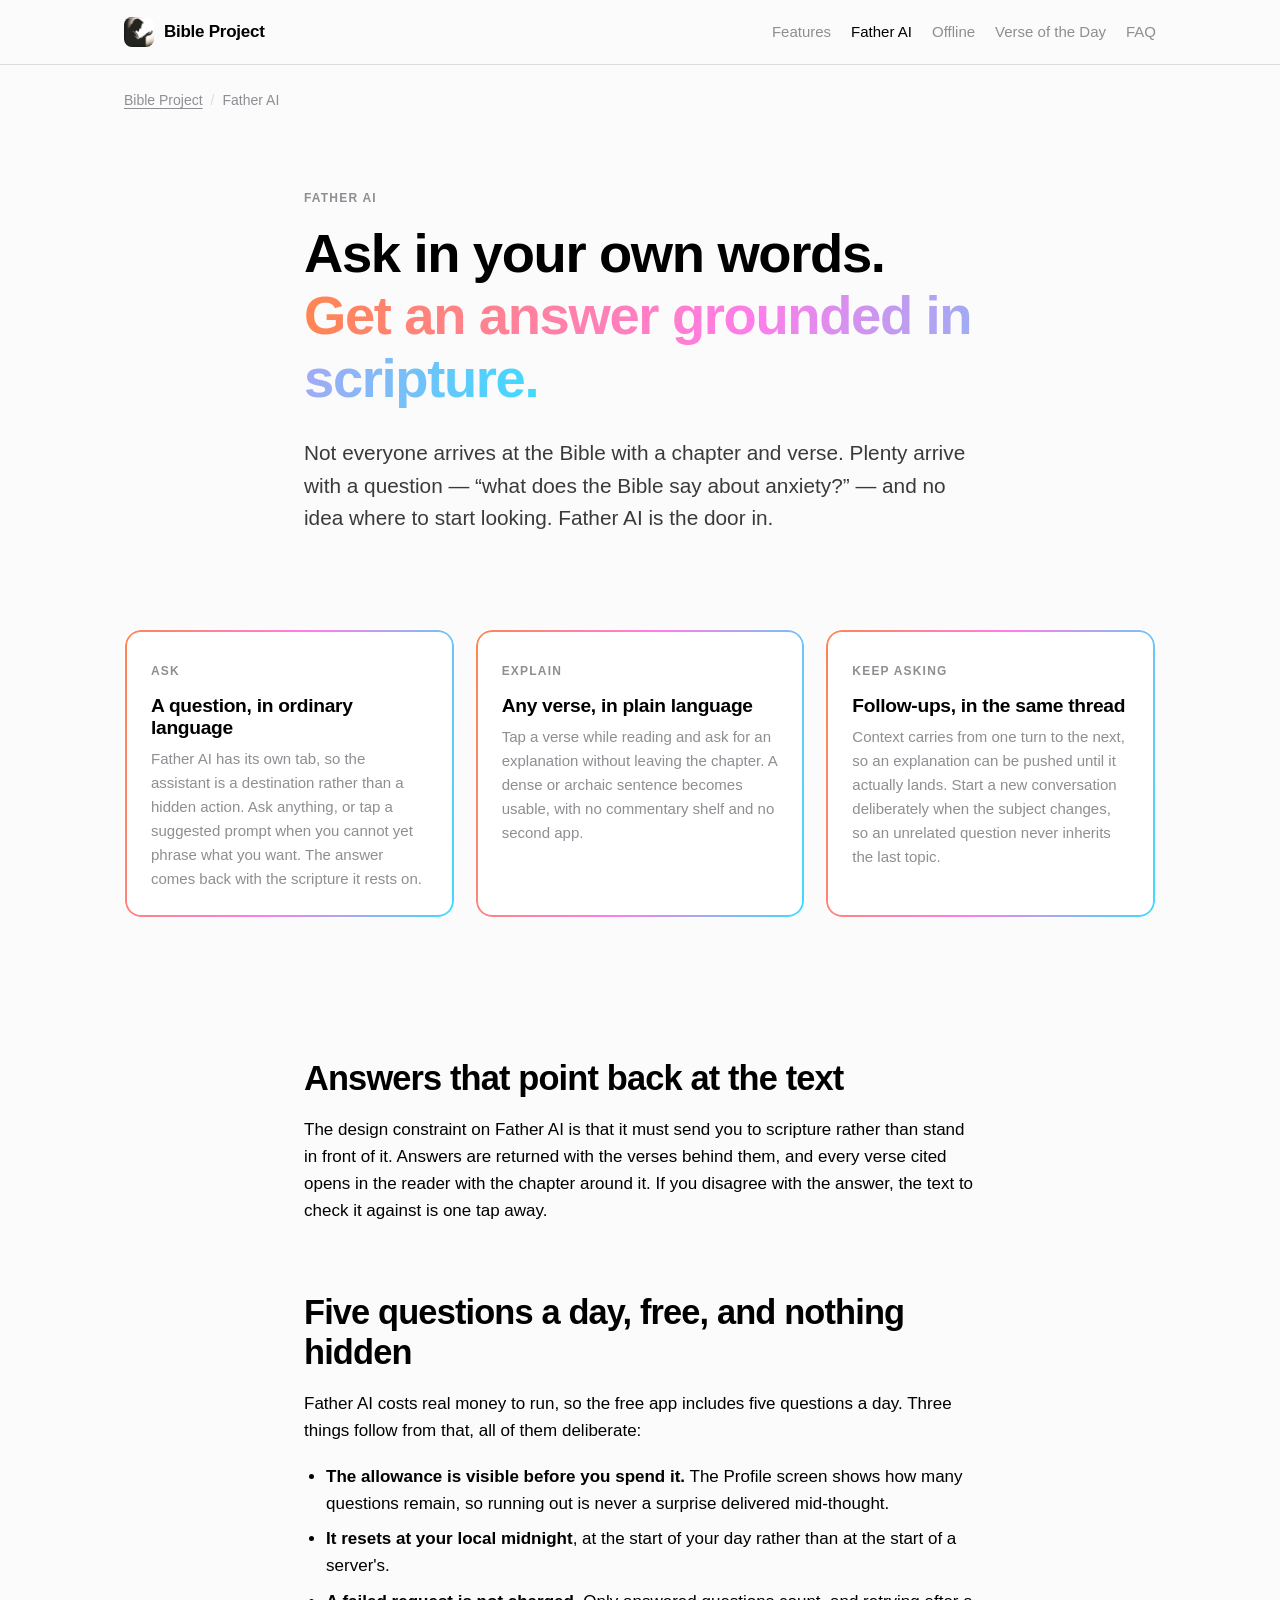
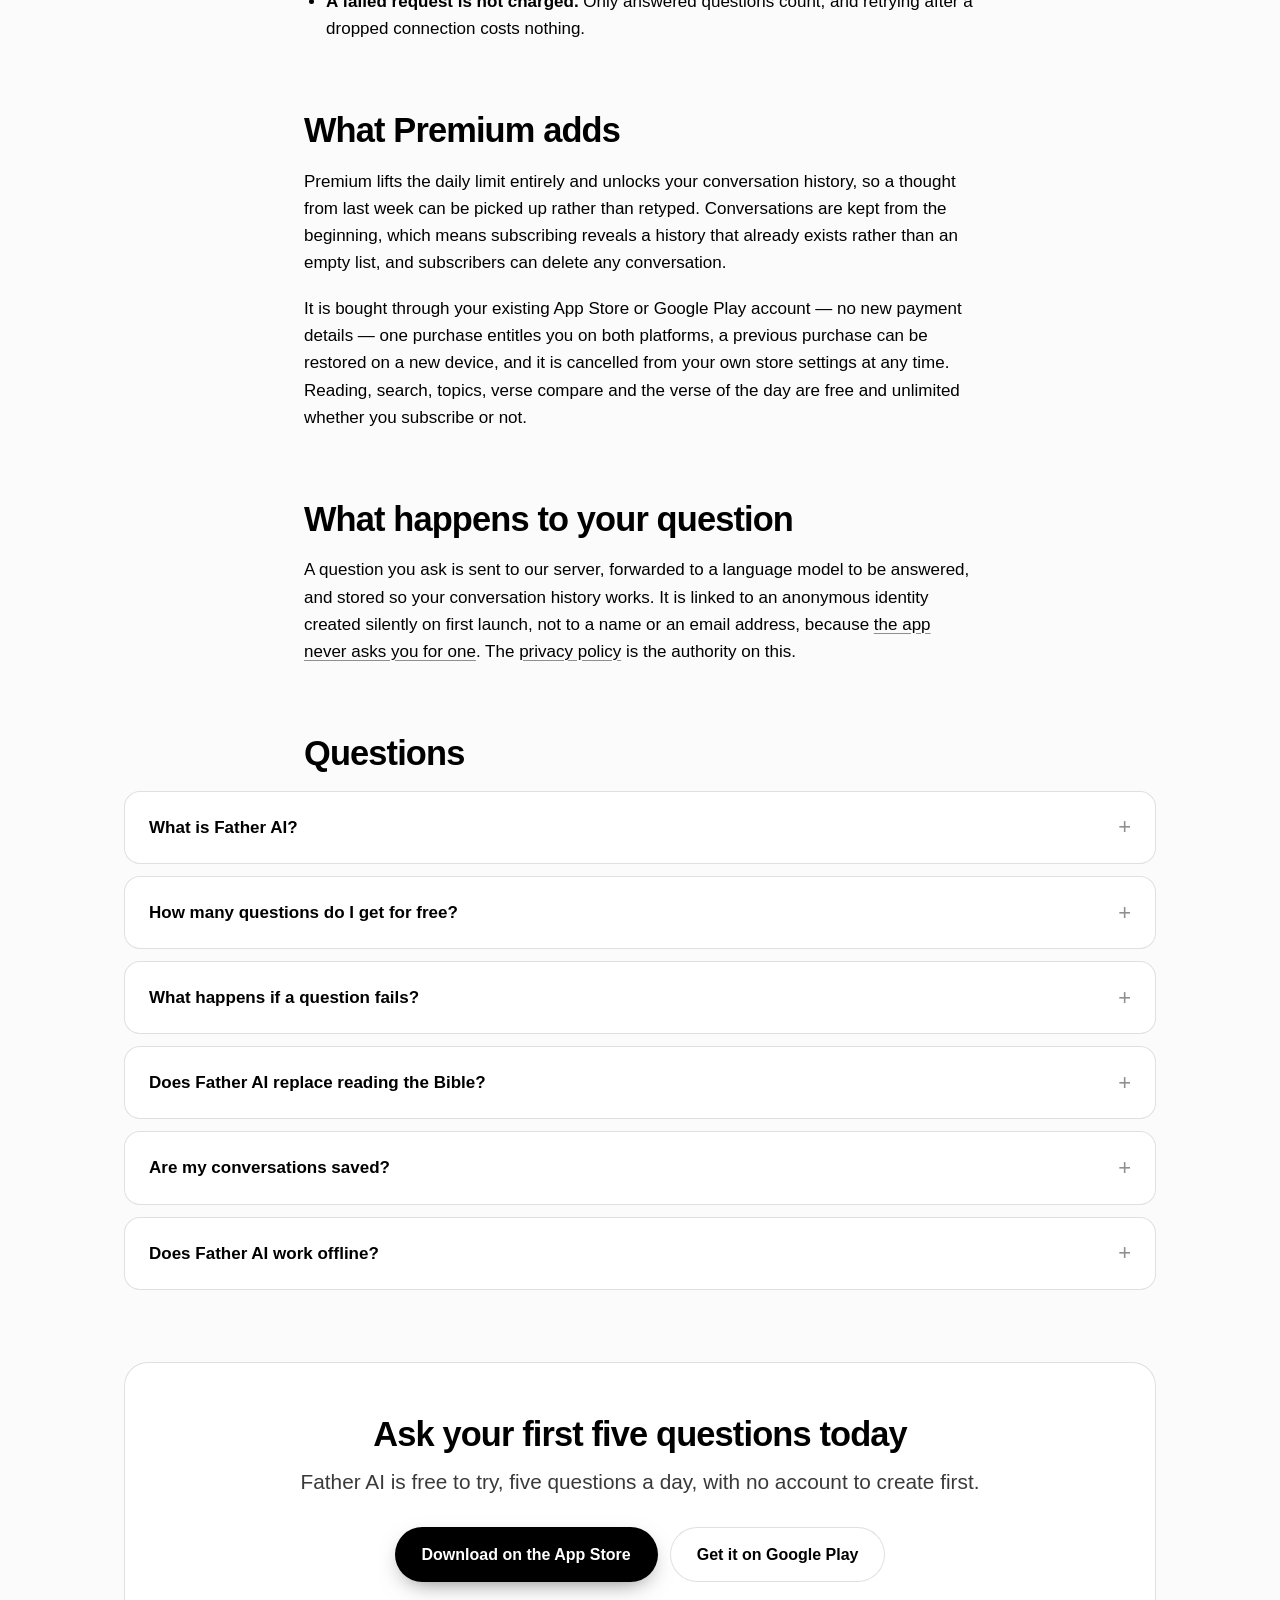
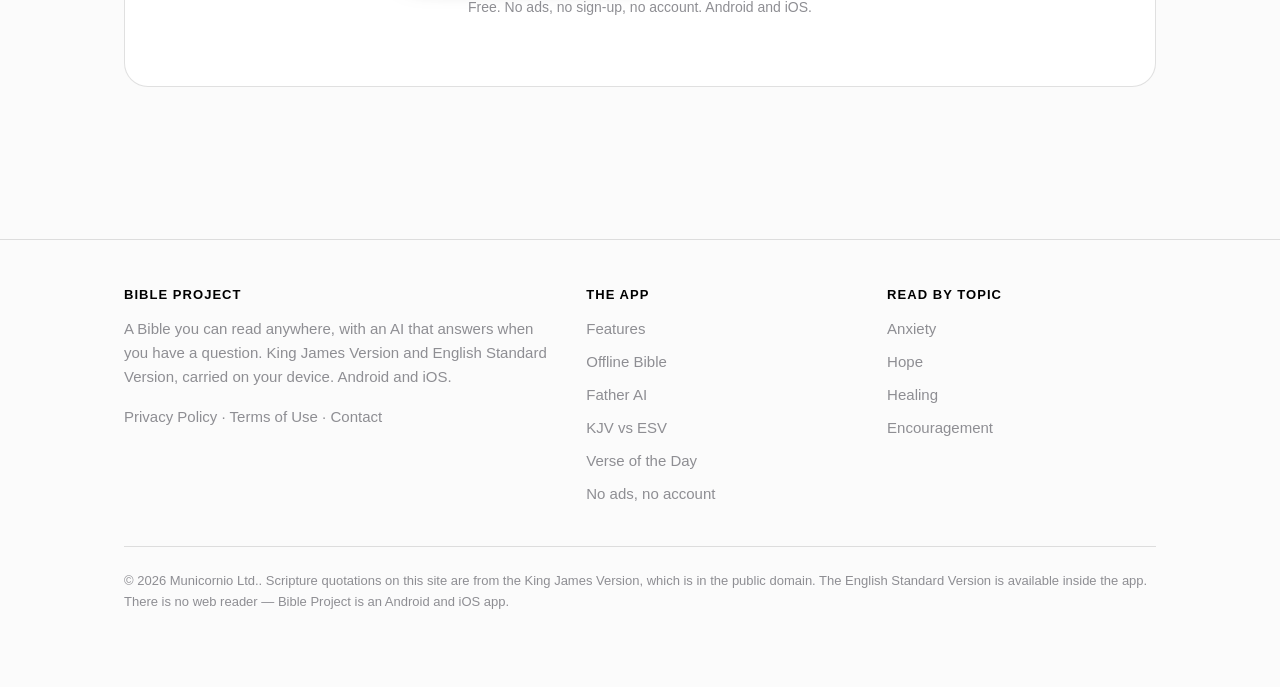
==== ai-bible-study-assistant/index.html @ 7d532968 "Add the Bible Project marketing site A static landing page and nine SEO pages, generated by build.py" ====
<!doctype html>
<html lang="en">
<head>
<meta charset="utf-8">
<meta name="viewport" content="width=device-width, initial-scale=1">
<title>Father AI - Ask Any Bible Question, Answered in Scripture</title>
<meta name="description" content="Father AI answers Bible questions in plain language and explains any verse, with the scripture behind every answer. Five a day free, on iOS and Android.">
<link rel="canonical" href="https://mylesieong.github.io/bible-project-website/ai-bible-study-assistant/">
<meta name="theme-color" content="#FBFBFB">
<meta name="color-scheme" content="light">
<meta name="robots" content="index, follow, max-image-preview:large, max-snippet:-1">
<meta name="author" content="Municornio Ltd.">

<meta property="og:type" content="article">
<meta property="og:site_name" content="Bible Project">
<meta property="og:title" content="Father AI - Ask Any Bible Question, Answered in Scripture">
<meta property="og:description" content="Father AI answers Bible questions in plain language and explains any verse, with the scripture behind every answer. Five a day free, on iOS and Android.">
<meta property="og:url" content="https://mylesieong.github.io/bible-project-website/ai-bible-study-assistant/">
<meta property="og:locale" content="en_CA">
<meta property="og:image" content="https://mylesieong.github.io/bible-project-website/assets/img/og-image.png">
<meta property="og:image:width" content="1200">
<meta property="og:image:height" content="630">
<meta property="og:image:alt" content="Bible Project app icon">

<meta name="twitter:card" content="summary_large_image">
<meta name="twitter:title" content="Father AI - Ask Any Bible Question, Answered in Scripture">
<meta name="twitter:description" content="Father AI answers Bible questions in plain language and explains any verse, with the scripture behind every answer. Five a day free, on iOS and Android.">
<meta name="twitter:image" content="https://mylesieong.github.io/bible-project-website/assets/img/og-image.png">

<link rel="icon" href="../assets/img/favicon-32.png" sizes="32x32" type="image/png">
<link rel="apple-touch-icon" href="../assets/img/icon-180.png">
<link rel="stylesheet" href="../assets/css/site.css">

<script type="application/ld+json">{"@context":"https://schema.org","@graph":[{"@type":"Organization","@id":"https://mylesieong.github.io/bible-project-website/#publisher","name":"Municornio Ltd.","url":"https://mylesieong.github.io/bible-project-website/","email":"unicornio.macau@gmail.com","logo":"https://mylesieong.github.io/bible-project-website/assets/img/app-logo.png"},{"@type":"WebSite","@id":"https://mylesieong.github.io/bible-project-website/#website","name":"Bible Project","url":"https://mylesieong.github.io/bible-project-website/","inLanguage":"en","publisher":{"@id":"https://mylesieong.github.io/bible-project-website/#publisher"}},{"@type":"MobileApplication","@id":"https://mylesieong.github.io/bible-project-website/#app","name":"Bible Project: Guided by AI","alternateName":"Bible Project","applicationCategory":"BooksApplication","operatingSystem":"iOS, Android","url":"https://mylesieong.github.io/bible-project-website/","image":"https://mylesieong.github.io/bible-project-website/assets/img/app-logo.png","description":"An offline Bible reader for iOS and Android with the King James Version and English Standard Version on the device, plus Father AI to answer questions and explain any verse. No ads and no account.","publisher":{"@id":"https://mylesieong.github.io/bible-project-website/#publisher"},"installUrl":["https://apps.apple.com/app/bible-project-guided-by-ai/id0000000000","https://play.google.com/store/apps/details?id=com.municornio.biblereader"],"featureList":["Full KJV and ESV text bundled on the device","Works offline for reading, search, topics and the verse of the day","Father AI answers questions and explains verses in plain language","Compare a verse side by side across translations","On-device keyword search across the whole Bible","Verse of the day with a guided prayer and reflection","Topic collections for anxiety, hope, healing and encouragement","Daily reminder notification","No advertising and no account"],"offers":{"@type":"Offer","price":"0","priceCurrency":"USD","description":"Free to download. Reading, translations, search, topics, verse compare and the verse of the day are free and unlimited. Father AI includes five questions a day free; an optional Premium subscription makes it unlimited and unlocks conversation history."}},{"@type":"BreadcrumbList","itemListElement":[{"@type":"ListItem","position":1,"name":"Bible Project","item":"https://mylesieong.github.io/bible-project-website/"},{"@type":"ListItem","position":2,"name":"Father AI","item":"https://mylesieong.github.io/bible-project-website/ai-bible-study-assistant/"}]},{"@type":"FAQPage","mainEntity":[{"@type":"Question","name":"What is Father AI?","acceptedAnswer":{"@type":"Answer","text":"Father AI is the assistant inside Bible Project. It answers questions asked in ordinary language and explains individual verses in plain language, with the scripture the answer rests on shown alongside it."}},{"@type":"Question","name":"How many questions do I get for free?","acceptedAnswer":{"@type":"Answer","text":"Five a day, resetting at your own local midnight rather than someone else's. The Profile screen shows how many are left before you spend one."}},{"@type":"Question","name":"What happens if a question fails?","acceptedAnswer":{"@type":"Answer","text":"Nothing is charged. Only answered questions count against the allowance, and you can retry a request that failed on a bad connection at no cost."}},{"@type":"Question","name":"Does Father AI replace reading the Bible?","acceptedAnswer":{"@type":"Answer","text":"It is built not to. Answers are returned with the scripture they are grounded in, so the response points back to the text, and every verse it cites opens in the reader in full context."}},{"@type":"Question","name":"Are my conversations saved?","acceptedAnswer":{"@type":"Answer","text":"Yes, they are kept from the start &mdash; so subscribing reveals a history that already exists rather than an empty list. Reopening and continuing a past conversation, and deleting one, are Premium features."}},{"@type":"Question","name":"Does Father AI work offline?","acceptedAnswer":{"@type":"Answer","text":"No. It is the one feature in the app that needs a connection. Everything else &mdash; reading, search, topics, compare, the verse of the day &mdash; works with no network at all."}}]}]}</script>
</head>
<body>
<a class="skip-link" href="#main">Skip to content</a>
<header class="site-header">
  <div class="wrap">
    <a class="brand" href="../">
      <img src="../assets/img/app-logo.png" width="30" height="30" alt="" loading="eager" decoding="async">
      <span>Bible Project</span>
    </a>
    <nav class="site-nav" aria-label="Primary">
      <a href="../#features">Features</a><a href="../ai-bible-study-assistant/" aria-current="page">Father AI</a><a href="../offline-bible-app/">Offline</a><a href="../verse-of-the-day/">Verse of the Day</a><a href="../#faq">FAQ</a>
    </nav>
  </div>
</header>
<main id="main">

<nav class="crumbs" aria-label="Breadcrumb"><div class="wrap"><ol>
  <li><a href="../">Bible Project</a></li>
  <li aria-current="page">Father AI</li>
</ol></div></nav>
<section>
  <div class="wrap prose">
    <span class="eyebrow">Father AI</span>
    <h1>Ask in your own words. <span class="ai-text">Get an answer grounded in scripture.</span></h1>
    <p class="lead">Not everyone arrives at the Bible with a chapter and verse. Plenty
    arrive with a question &mdash; &ldquo;what does the Bible say about anxiety?&rdquo;
    &mdash; and no idea where to start looking. Father AI is the door in.</p>
  </div>
</section>

<section>
  <div class="wrap">
    <div class="grid grid-3">
      <div class="card card-ai">
        <span class="eyebrow">Ask</span>
        <h3>A question, in ordinary language</h3>
        <p class="muted">Father AI has its own tab, so the assistant is a destination
        rather than a hidden action. Ask anything, or tap a suggested prompt when you
        cannot yet phrase what you want. The answer comes back with the scripture it
        rests on.</p>
      </div>
      <div class="card card-ai">
        <span class="eyebrow">Explain</span>
        <h3>Any verse, in plain language</h3>
        <p class="muted">Tap a verse while reading and ask for an explanation without
        leaving the chapter. A dense or archaic sentence becomes usable, with no
        commentary shelf and no second app.</p>
      </div>
      <div class="card card-ai">
        <span class="eyebrow">Keep asking</span>
        <h3>Follow-ups, in the same thread</h3>
        <p class="muted">Context carries from one turn to the next, so an explanation
        can be pushed until it actually lands. Start a new conversation deliberately
        when the subject changes, so an unrelated question never inherits the last
        topic.</p>
      </div>
    </div>
  </div>
</section>

<section>
  <div class="wrap prose">
    <h2>Answers that point back at the text</h2>
    <p>The design constraint on Father AI is that it must send you to scripture rather
    than stand in front of it. Answers are returned with the verses behind them, and
    every verse cited opens in the reader with the chapter around it. If you disagree
    with the answer, the text to check it against is one tap away.</p>
    <h2>Five questions a day, free, and nothing hidden</h2>
    <p>Father AI costs real money to run, so the free app includes five questions a day.
    Three things follow from that, all of them deliberate:</p>
    <ul>
      <li><strong>The allowance is visible before you spend it.</strong> The Profile
      screen shows how many questions remain, so running out is never a surprise
      delivered mid-thought.</li>
      <li><strong>It resets at your local midnight</strong>, at the start of your day
      rather than at the start of a server's.</li>
      <li><strong>A failed request is not charged.</strong> Only answered questions
      count, and retrying after a dropped connection costs nothing.</li>
    </ul>
    <h2>What Premium adds</h2>
    <p>Premium lifts the daily limit entirely and unlocks your conversation history, so
    a thought from last week can be picked up rather than retyped. Conversations are
    kept from the beginning, which means subscribing reveals a history that already
    exists rather than an empty list, and subscribers can delete any conversation.</p>
    <p>It is bought through your existing App Store or Google Play account &mdash; no new
    payment details &mdash; one purchase entitles you on both platforms, a previous
    purchase can be restored on a new device, and it is cancelled from your own store
    settings at any time. Reading, search, topics, verse compare and the verse of the
    day are free and unlimited whether you subscribe or not.</p>
    <h2>What happens to your question</h2>
    <p>A question you ask is sent to our server, forwarded to a language model to be
    answered, and stored so your conversation history works. It is linked to an
    anonymous identity created silently on first launch, not to a name or an email
    address, because <a href="../bible-app-without-ads/">the app never asks you for
    one</a>. The <a href="https://mylesieong.github.io/products/bible-project/privacy-policy.html">privacy policy</a> is the authority on this.</p>
    <h2>Questions</h2>
  </div>
  <div class="wrap"><div class="faq"><details class="faq-item"><summary>What is Father AI?</summary><p>Father AI is the assistant inside Bible Project. It answers questions asked in ordinary language and explains individual verses in plain language, with the scripture the answer rests on shown alongside it.</p></details><details class="faq-item"><summary>How many questions do I get for free?</summary><p>Five a day, resetting at your own local midnight rather than someone else's. The Profile screen shows how many are left before you spend one.</p></details><details class="faq-item"><summary>What happens if a question fails?</summary><p>Nothing is charged. Only answered questions count against the allowance, and you can retry a request that failed on a bad connection at no cost.</p></details><details class="faq-item"><summary>Does Father AI replace reading the Bible?</summary><p>It is built not to. Answers are returned with the scripture they are grounded in, so the response points back to the text, and every verse it cites opens in the reader in full context.</p></details><details class="faq-item"><summary>Are my conversations saved?</summary><p>Yes, they are kept from the start &mdash; so subscribing reveals a history that already exists rather than an empty list. Reopening and continuing a past conversation, and deleting one, are Premium features.</p></details><details class="faq-item"><summary>Does Father AI work offline?</summary><p>No. It is the one feature in the app that needs a connection. Everything else &mdash; reading, search, topics, compare, the verse of the day &mdash; works with no network at all.</p></details></div></div>
</section>

<section aria-labelledby="cta-heading"><div class="wrap"><div class="band">
  <h2 id="cta-heading">Ask your first five questions today</h2>
  <p class="lead">Father AI is free to try, five questions a day, with no account to create first.</p>
  <div class="cta-row ">
  <a class="btn btn-primary" href="https://apps.apple.com/app/bible-project-guided-by-ai/id0000000000">Download on the App&nbsp;Store</a>
  <a class="btn btn-secondary" href="https://play.google.com/store/apps/details?id=com.municornio.biblereader">Get it on Google&nbsp;Play</a>
</div>
<p class="small muted">Free. No ads, no sign-up, no account. Android and iOS.</p>
</div></div></section>

</main>
<footer class="site-footer">
  <div class="wrap">
    <div class="footer-grid">
      <div>
        <h2>Bible Project</h2>
        <p>A Bible you can read anywhere, with an AI that answers when you have a
        question. King James Version and English Standard Version, carried on your
        device. Android and iOS.</p>
        <p><a href="https://mylesieong.github.io/products/bible-project/privacy-policy.html">Privacy Policy</a> &middot;
           <a href="https://www.apple.com/legal/internet-services/itunes/dev/stdeula/">Terms of Use</a> &middot;
           <a href="mailto:unicornio.macau@gmail.com">Contact</a></p>
      </div>
      <div><h2>The app</h2><ul><li><a href="../#features">Features</a></li><li><a href="../offline-bible-app/">Offline Bible</a></li><li><a href="../ai-bible-study-assistant/">Father AI</a></li><li><a href="../kjv-vs-esv/">KJV vs ESV</a></li><li><a href="../verse-of-the-day/">Verse of the Day</a></li><li><a href="../bible-app-without-ads/">No ads, no account</a></li></ul></div><div><h2>Read by topic</h2><ul><li><a href="../bible-verses-about-anxiety/">Anxiety</a></li><li><a href="../bible-verses-about-hope/">Hope</a></li><li><a href="../bible-verses-about-healing/">Healing</a></li><li><a href="../bible-verses-about-encouragement/">Encouragement</a></li></ul></div>
    </div>
    <p class="colophon">&copy; 2026 Municornio Ltd.. Scripture quotations on this
    site are from the King James Version, which is in the public domain. The English Standard
    Version is available inside the app. There is no web reader &mdash; Bible Project is an
    Android and iOS app.</p>
  </div>
</footer>
</body>
</html>
---- assets/css/site.css ----
/* Bible Project — site styles.
   Palette lifted from the app's AppColors
   (shared/src/commonMain/kotlin/com/municornio/biblereader/ui/theme/Theme.kt).
   The app is light-only by design; the site preserves that rather than
   inventing a dark theme the product never had. */

:root {
  --bg: #FBFBFB;          /* AppColors.Background */
  --surface: #FFFFFF;     /* AppColors.Surface */
  --ink: #000000;         /* AppColors.OnSurface */
  --muted: #8E8E93;       /* AppColors.SecondaryText */
  --divider: rgba(0, 0, 0, 0.12);
  --shadow: rgba(128, 128, 128, 0.20);
  --ai-1: #FF8550;        /* AppColors.Ai1 */
  --ai-2: #FF7DEA;        /* AppColors.Ai2 */
  --ai-3: #3BDCFF;        /* AppColors.Ai3 */
  --highlight: #FF9500;   /* AppColors.KeywordHighlight */
  --ai-gradient: linear-gradient(100deg, var(--ai-1), var(--ai-2), var(--ai-3));

  --sans: -apple-system, BlinkMacSystemFont, "Segoe UI", Roboto, "Helvetica Neue", Arial, sans-serif;
  --serif: "Iowan Old Style", "Palatino Linotype", Palatino, Georgia, "Times New Roman", serif;

  --wrap: 1080px;
  --radius: 16px;
}

*, *::before, *::after { box-sizing: border-box; }

html { -webkit-text-size-adjust: 100%; scroll-behavior: smooth; }
@media (prefers-reduced-motion: reduce) {
  html { scroll-behavior: auto; }
  * { animation-duration: 0.01ms !important; transition-duration: 0.01ms !important; }
}

body {
  margin: 0;
  background: var(--bg);
  color: var(--ink);
  font-family: var(--sans);
  font-size: 17px;
  line-height: 1.6;
  -webkit-font-smoothing: antialiased;
}

img { max-width: 100%; height: auto; display: block; }

a { color: var(--ink); text-decoration-color: var(--muted); text-underline-offset: 3px; }
a:hover { text-decoration-color: var(--ink); }

:focus-visible { outline: 3px solid var(--ai-1); outline-offset: 3px; border-radius: 4px; }

.wrap { width: 100%; max-width: var(--wrap); margin: 0 auto; padding: 0 24px; }

/* Anchor targets must clear the sticky header when jumped to. */
[id] { scroll-margin-top: 88px; }

.skip-link {
  position: absolute; left: -9999px; top: 0;
  background: var(--surface); color: var(--ink);
  padding: 12px 20px; z-index: 100; border-radius: 0 0 var(--radius) 0;
}
.skip-link:focus { left: 0; }

/* ---------- Header ---------- */

.site-header {
  position: sticky; top: 0; z-index: 50;
  background: rgba(251, 251, 251, 0.86);
  backdrop-filter: saturate(180%) blur(16px);
  -webkit-backdrop-filter: saturate(180%) blur(16px);
  border-bottom: 1px solid var(--divider);
}
.site-header .wrap {
  display: flex; align-items: center; gap: 20px;
  min-height: 64px; flex-wrap: wrap;
}
.brand {
  display: flex; align-items: center; gap: 10px;
  font-weight: 650; letter-spacing: -0.015em; font-size: 17px;
  text-decoration: none; margin-right: auto;
}
.brand img { width: 30px; height: 30px; border-radius: 8px; }
.site-nav { display: flex; gap: 20px; flex-wrap: wrap; }
.site-nav a {
  color: var(--muted); text-decoration: none;
  font-size: 15px; font-weight: 500;
}
.site-nav a:hover, .site-nav a[aria-current="page"] { color: var(--ink); }

/* ---------- Type ---------- */

h1, h2, h3, h4 { letter-spacing: -0.025em; line-height: 1.15; margin: 0 0 0.5em; font-weight: 680; }
h1 { font-size: clamp(2.1rem, 5.6vw, 3.4rem); }
h2 { font-size: clamp(1.6rem, 3.4vw, 2.15rem); margin-top: 0; }
h3 { font-size: 1.2rem; letter-spacing: -0.015em; }
p { margin: 0 0 1.1em; }
.lead { font-size: clamp(1.08rem, 2.1vw, 1.3rem); color: #3a3a3c; line-height: 1.55; }
.muted { color: var(--muted); }
.small { font-size: 14px; }

.eyebrow {
  display: inline-block;
  font-size: 12px; font-weight: 700; letter-spacing: 0.1em; text-transform: uppercase;
  color: var(--muted); margin-bottom: 14px;
}

/* Gradient text uses the app's AI gradient; a solid colour is painted first so
   the text stays readable if background-clip is unsupported. */
.ai-text {
  color: var(--ai-1);
  background: var(--ai-gradient);
  -webkit-background-clip: text;
  background-clip: text;
}
@supports (-webkit-background-clip: text) or (background-clip: text) {
  .ai-text { -webkit-text-fill-color: transparent; color: transparent; }
}

/* ---------- Sections ---------- */

section { padding: 72px 0; }
section + section { padding-top: 0; }
.section-head { max-width: 680px; margin-bottom: 40px; }

/* ---------- Hero ---------- */

.hero { padding: 80px 0 64px; }
.hero-grid {
  display: grid; grid-template-columns: 1.15fr 0.85fr;
  gap: 56px; align-items: center;
}
.hero p.lead { max-width: 34em; }
.hero-art {
  position: relative; aspect-ratio: 1; border-radius: 28px; overflow: hidden;
  background: var(--surface); box-shadow: 0 24px 60px -20px var(--shadow);
  padding: 3px; background-image: var(--ai-gradient);
}
.hero-art img { border-radius: 25px; width: 100%; }

@media (max-width: 820px) {
  .hero-grid { grid-template-columns: 1fr; gap: 36px; }
  .hero-art { max-width: 320px; margin: 0 auto; }
}

/* ---------- Buttons ---------- */

.cta-row { display: flex; flex-wrap: wrap; gap: 12px; margin: 28px 0 14px; }
.btn {
  display: inline-flex; align-items: center; gap: 8px;
  padding: 14px 26px; border-radius: 999px;
  font-size: 16px; font-weight: 600; text-decoration: none;
  border: 1px solid transparent; transition: transform 0.15s ease, box-shadow 0.15s ease;
}
.btn:hover { transform: translateY(-1px); }
.btn-primary { background: var(--ink); color: var(--surface); box-shadow: 0 8px 24px -10px rgba(0,0,0,0.6); }
.btn-secondary { background: var(--surface); color: var(--ink); border-color: var(--divider); }

/* ---------- Cards ---------- */

.grid { display: grid; gap: 20px; }
.grid-2 { grid-template-columns: repeat(2, 1fr); }
.grid-3 { grid-template-columns: repeat(3, 1fr); }
@media (max-width: 860px) { .grid-3 { grid-template-columns: repeat(2, 1fr); } }
@media (max-width: 600px) { .grid-2, .grid-3 { grid-template-columns: 1fr; } }

.card {
  background: var(--surface); border: 1px solid var(--divider);
  border-radius: var(--radius); padding: 26px;
}
.card h3 { margin-bottom: 8px; }
.card p:last-child { margin-bottom: 0; }
.card .muted { font-size: 15px; }

/* Card rows are grid tracks of equal height; making the card a column flex box
   lets the "Read more" line sit on the baseline of the row rather than wherever
   its own body text happens to end. */
a.card {
  text-decoration: none; display: flex; flex-direction: column;
  transition: box-shadow 0.18s ease, transform 0.18s ease;
}
a.card:hover { box-shadow: 0 14px 34px -16px var(--shadow); transform: translateY(-2px); }
a.card .more { color: var(--muted); font-size: 15px; font-weight: 600; margin: auto 0 0; padding-top: 14px; }
a.card:hover .more { color: var(--ink); }

/* AI-accented card: the gradient marks Father AI, exactly as it outlines the
   AI search field in the app. */
.card-ai { border-color: transparent; background: var(--surface); position: relative; }
.card-ai::before {
  content: ""; position: absolute; inset: 0;
  border-radius: var(--radius); padding: 2px; background: var(--ai-gradient);
  -webkit-mask: linear-gradient(#000 0 0) content-box, linear-gradient(#000 0 0);
  -webkit-mask-composite: xor; mask-composite: exclude; pointer-events: none;
}

/* ---------- Verses ---------- */

.verse-list { list-style: none; padding: 0; margin: 0; display: grid; gap: 16px; }
.verse {
  background: var(--surface); border: 1px solid var(--divider);
  border-radius: var(--radius); padding: 24px 26px;
}
.verse blockquote {
  margin: 0 0 10px; font-family: var(--serif);
  font-size: 1.22rem; line-height: 1.5;
}
.verse cite {
  font-style: normal; font-weight: 650; font-size: 14px;
  letter-spacing: 0.02em; color: var(--muted);
}
.verse .prayer { margin: 14px 0 0; padding-top: 14px; border-top: 1px solid var(--divider); font-size: 15px; color: #3a3a3c; }
.verse .prayer strong { color: var(--ink); }

/* ---------- Feature list ---------- */

.ticks { list-style: none; padding: 0; margin: 0 0 1.2em; display: grid; gap: 10px; }
.ticks li { padding-left: 30px; position: relative; }
.ticks li::before {
  content: ""; position: absolute; left: 4px; top: 0.55em;
  width: 12px; height: 7px; border-left: 2.5px solid var(--ink); border-bottom: 2.5px solid var(--ink);
  transform: rotate(-45deg);
}
.ticks.crosses li::before {
  border: 0; background: var(--muted); transform: none;
  height: 2.5px; width: 12px; top: 0.75em;
}

/* ---------- Comparison table ---------- */

.table-scroll { overflow-x: auto; -webkit-overflow-scrolling: touch; }
table {
  border-collapse: collapse; width: 100%; min-width: 520px;
  background: var(--surface); border: 1px solid var(--divider); border-radius: var(--radius);
  overflow: hidden; font-size: 16px;
}
caption { text-align: left; color: var(--muted); font-size: 14px; padding-bottom: 10px; }
th, td { padding: 14px 18px; text-align: left; border-bottom: 1px solid var(--divider); vertical-align: top; }
thead th { font-size: 13px; text-transform: uppercase; letter-spacing: 0.06em; color: var(--muted); font-weight: 700; }
tbody tr:last-child th, tbody tr:last-child td { border-bottom: 0; }
tbody th { font-weight: 600; }

/* ---------- FAQ ---------- */

.faq { display: grid; gap: 12px; }
details.faq-item {
  background: var(--surface); border: 1px solid var(--divider);
  border-radius: var(--radius); padding: 4px 24px;
}
details.faq-item summary {
  cursor: pointer; font-weight: 620; padding: 18px 0; list-style: none;
  display: flex; justify-content: space-between; align-items: center; gap: 16px;
}
details.faq-item summary::-webkit-details-marker { display: none; }
details.faq-item summary::after {
  content: "+"; color: var(--muted); font-size: 22px; font-weight: 400; line-height: 1;
}
details.faq-item[open] summary::after { content: "\2013"; }
details.faq-item > *:not(summary) { margin-bottom: 18px; }

/* ---------- CTA band ---------- */

.band {
  background: var(--surface); border: 1px solid var(--divider);
  border-radius: 24px; padding: 52px 40px; text-align: center;
}
.band .cta-row { justify-content: center; }
.band h2 { margin-bottom: 12px; }
.band p { max-width: 46em; margin-left: auto; margin-right: auto; }

/* ---------- Breadcrumb ---------- */

.crumbs { font-size: 14px; color: var(--muted); padding: 24px 0 0; }
.crumbs ol { list-style: none; display: flex; flex-wrap: wrap; gap: 8px; padding: 0; margin: 0; }
.crumbs li::after { content: "/"; margin-left: 8px; color: var(--divider); }
.crumbs li:last-child::after { content: ""; }
.crumbs a { color: var(--muted); }

/* ---------- Prose ---------- */

.prose { max-width: 720px; }
.prose h2 { margin-top: 2em; }
.prose h3 { margin-top: 1.8em; }
.prose ul, .prose ol { padding-left: 1.3em; margin: 0 0 1.2em; }
.prose li { margin-bottom: 8px; }

/* ---------- Footer ---------- */

.site-footer {
  border-top: 1px solid var(--divider); margin-top: 80px;
  padding: 48px 0 60px; color: var(--muted); font-size: 15px;
}
.footer-grid { display: grid; grid-template-columns: 1.6fr 1fr 1fr; gap: 32px; }
@media (max-width: 700px) { .footer-grid { grid-template-columns: 1fr 1fr; } }
.site-footer h2 { font-size: 13px; text-transform: uppercase; letter-spacing: 0.08em; color: var(--ink); margin-bottom: 14px; }
.site-footer ul { list-style: none; padding: 0; margin: 0; display: grid; gap: 9px; }
.site-footer a { color: var(--muted); text-decoration: none; }
.site-footer a:hover { color: var(--ink); text-decoration: underline; }
.colophon { margin-top: 40px; padding-top: 24px; border-top: 1px solid var(--divider); font-size: 13px; }
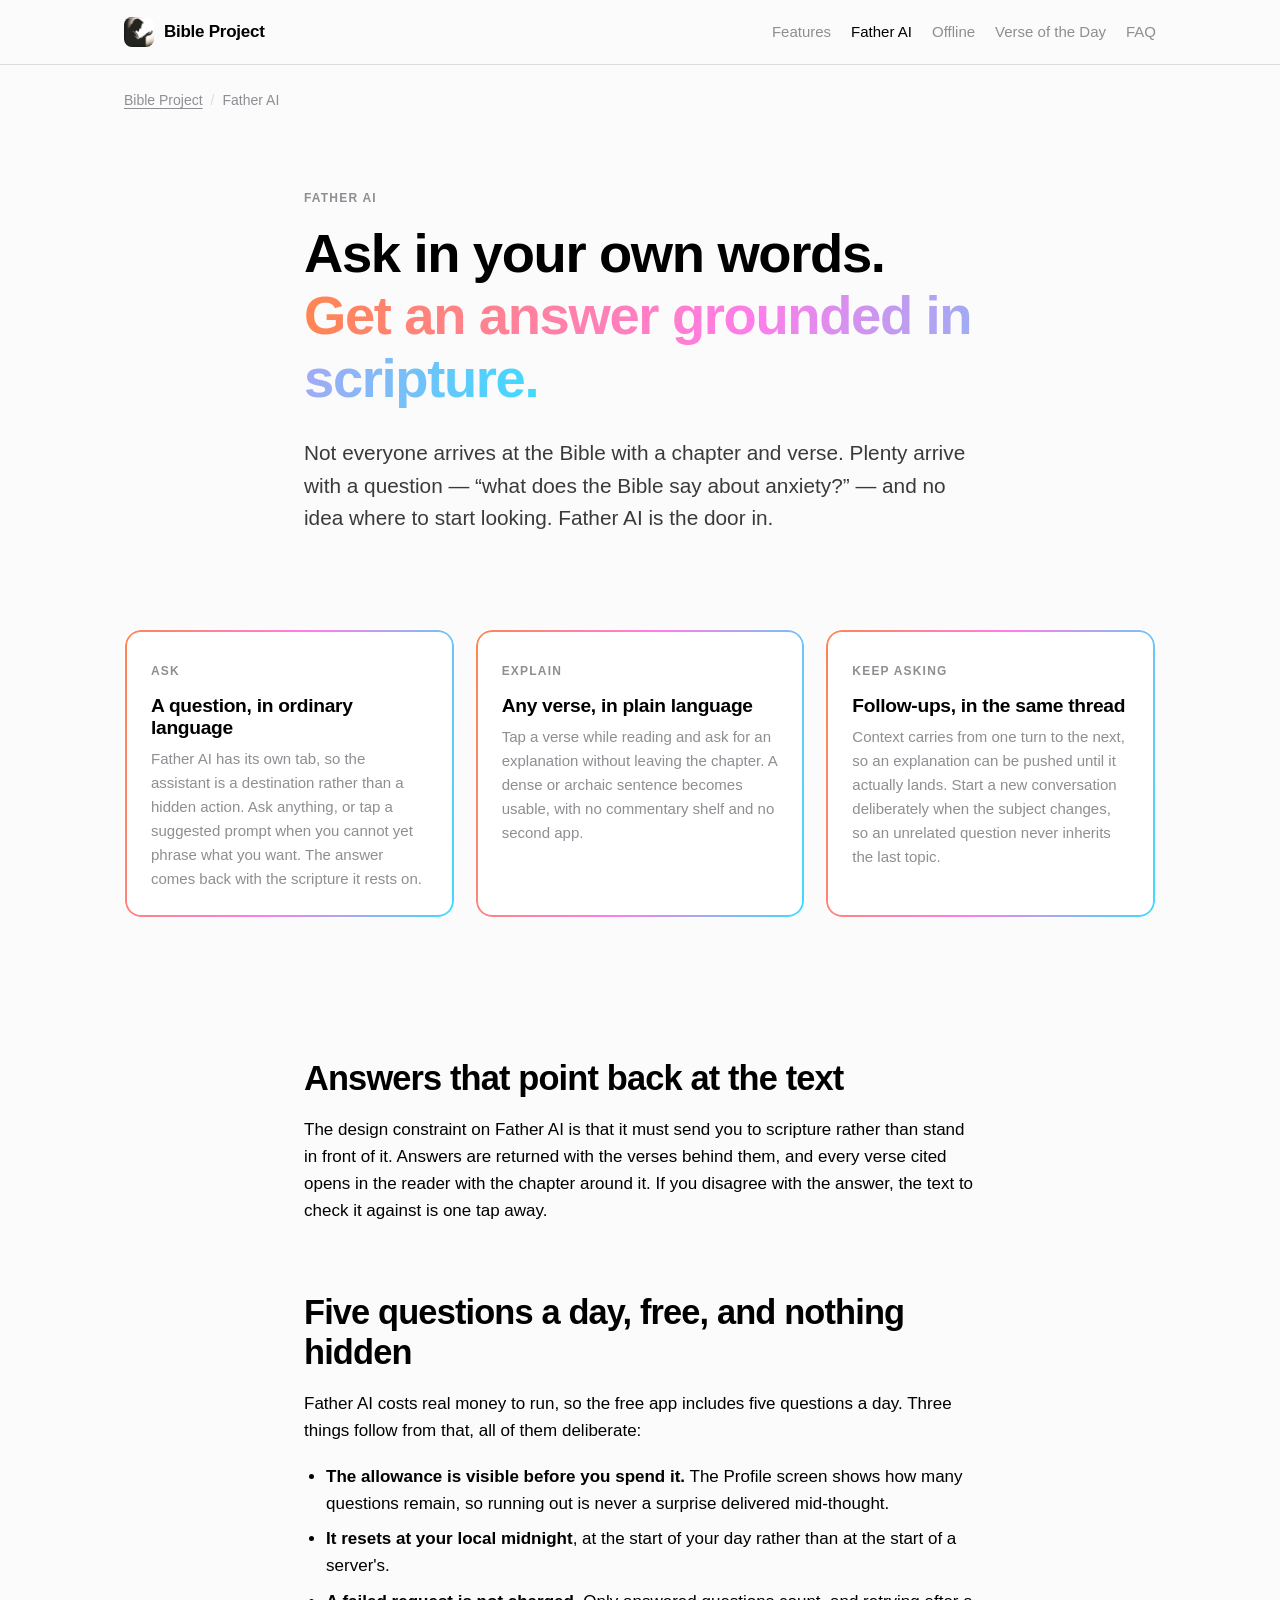
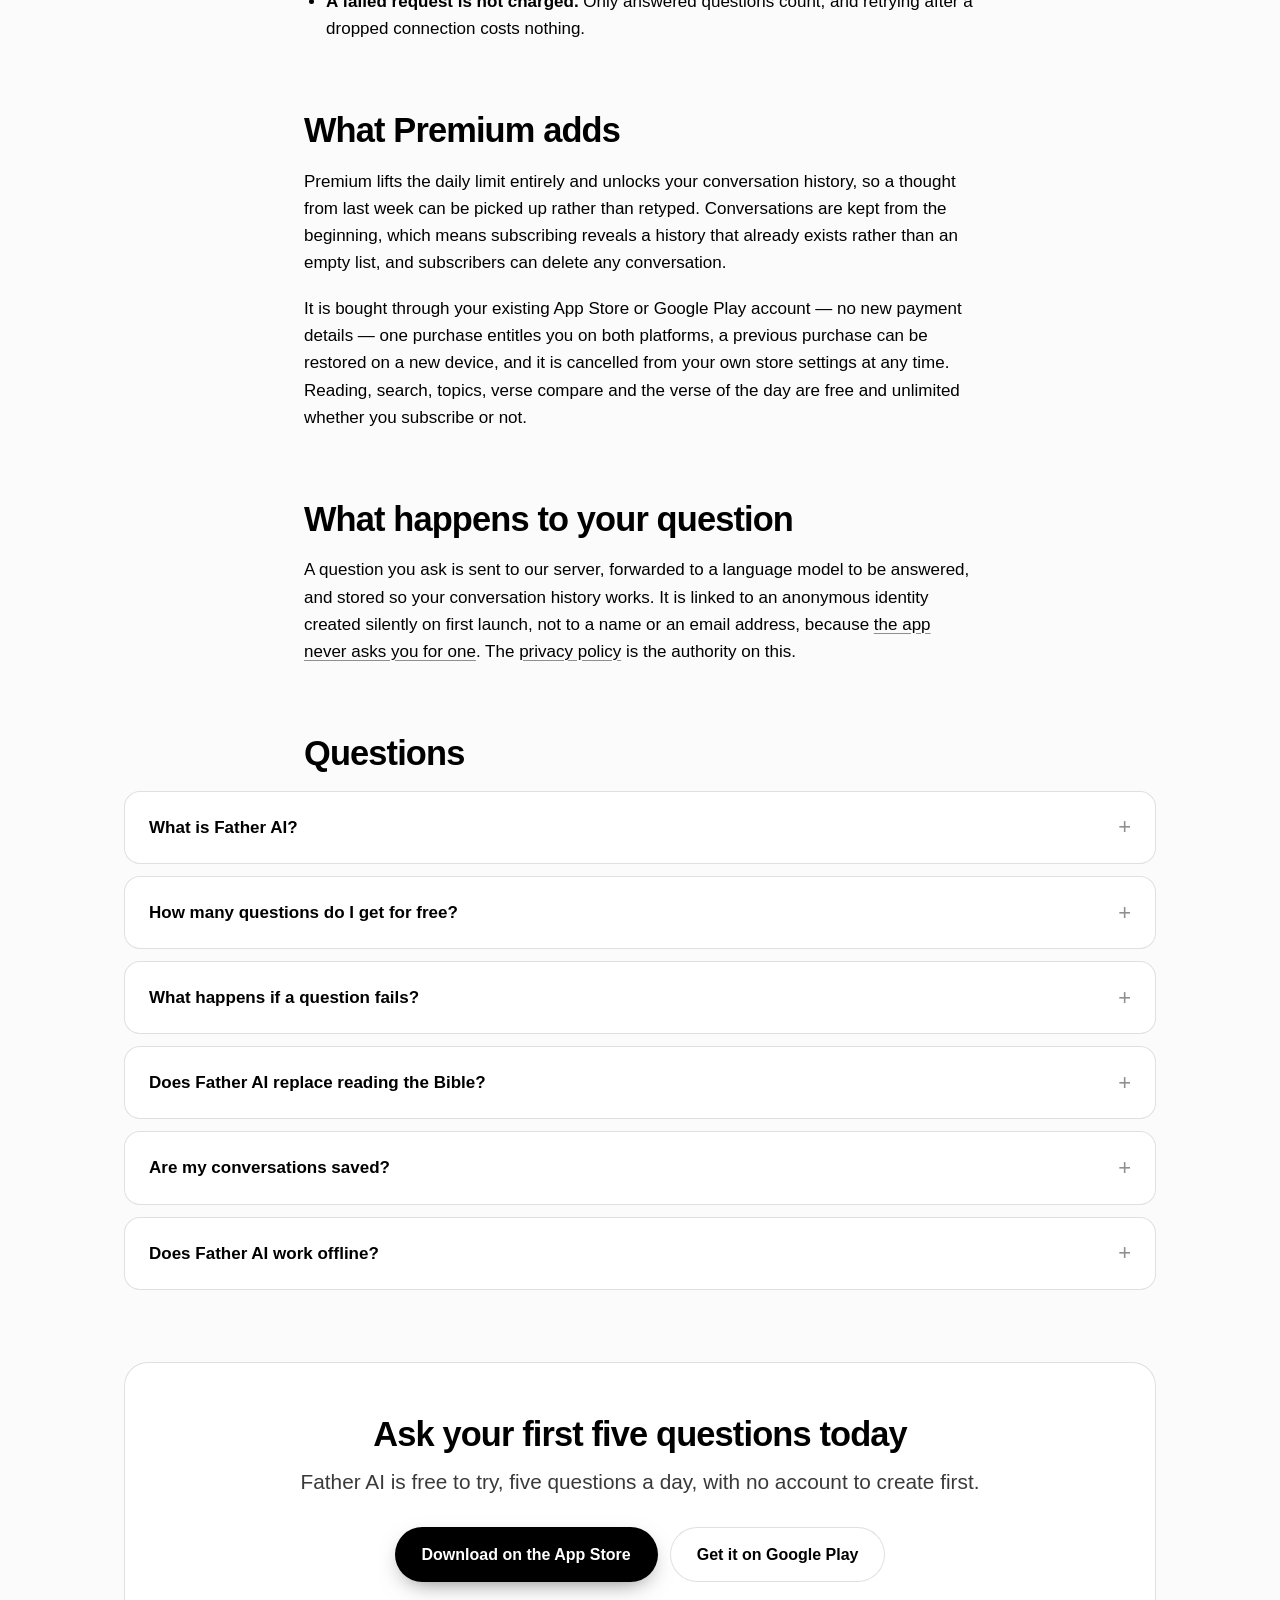
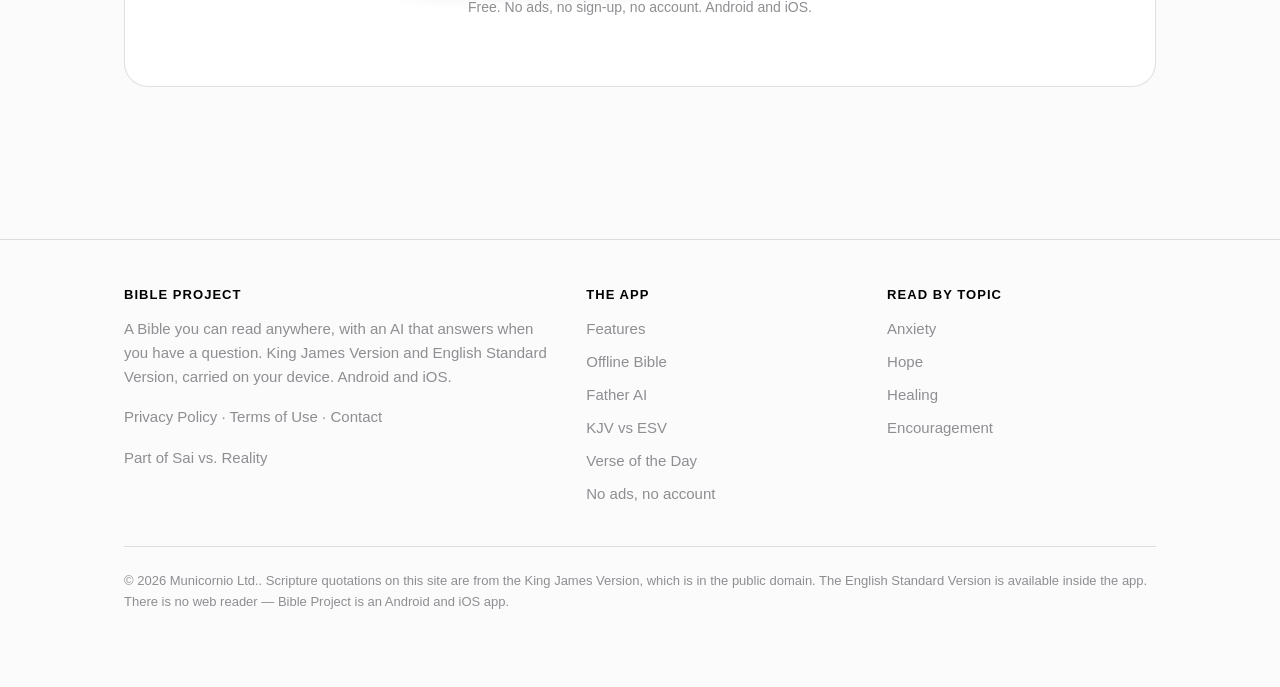
==== commit 77b14e9b: "Link the footer back to the Sai vs. Reality hub Every product site now points back at the parent dom" ====
--- a/ai-bible-study-assistant/index.html
+++ b/ai-bible-study-assistant/index.html
@@ -5,7 +5,7 @@
 <meta name="viewport" content="width=device-width, initial-scale=1">
 <title>Father AI - Ask Any Bible Question, Answered in Scripture</title>
 <meta name="description" content="Father AI answers Bible questions in plain language and explains any verse, with the scripture behind every answer. Five a day free, on iOS and Android.">
-<link rel="canonical" href="https://mylesieong.github.io/bible-project-website/ai-bible-study-assistant/">
+<link rel="canonical" href="https://mylesieong.github.io/products/bible-project/ai-bible-study-assistant/">
 <meta name="theme-color" content="#FBFBFB">
 <meta name="color-scheme" content="light">
 <meta name="robots" content="index, follow, max-image-preview:large, max-snippet:-1">
@@ -15,9 +15,9 @@
 <meta property="og:site_name" content="Bible Project">
 <meta property="og:title" content="Father AI - Ask Any Bible Question, Answered in Scripture">
 <meta property="og:description" content="Father AI answers Bible questions in plain language and explains any verse, with the scripture behind every answer. Five a day free, on iOS and Android.">
-<meta property="og:url" content="https://mylesieong.github.io/bible-project-website/ai-bible-study-assistant/">
+<meta property="og:url" content="https://mylesieong.github.io/products/bible-project/ai-bible-study-assistant/">
 <meta property="og:locale" content="en_CA">
-<meta property="og:image" content="https://mylesieong.github.io/bible-project-website/assets/img/og-image.png">
+<meta property="og:image" content="https://mylesieong.github.io/products/bible-project/assets/img/og-image.png">
 <meta property="og:image:width" content="1200">
 <meta property="og:image:height" content="630">
 <meta property="og:image:alt" content="Bible Project app icon">
@@ -25,13 +25,13 @@
 <meta name="twitter:card" content="summary_large_image">
 <meta name="twitter:title" content="Father AI - Ask Any Bible Question, Answered in Scripture">
 <meta name="twitter:description" content="Father AI answers Bible questions in plain language and explains any verse, with the scripture behind every answer. Five a day free, on iOS and Android.">
-<meta name="twitter:image" content="https://mylesieong.github.io/bible-project-website/assets/img/og-image.png">
+<meta name="twitter:image" content="https://mylesieong.github.io/products/bible-project/assets/img/og-image.png">
 
 <link rel="icon" href="../assets/img/favicon-32.png" sizes="32x32" type="image/png">
 <link rel="apple-touch-icon" href="../assets/img/icon-180.png">
 <link rel="stylesheet" href="../assets/css/site.css">
 
-<script type="application/ld+json">{"@context":"https://schema.org","@graph":[{"@type":"Organization","@id":"https://mylesieong.github.io/bible-project-website/#publisher","name":"Municornio Ltd.","url":"https://mylesieong.github.io/bible-project-website/","email":"unicornio.macau@gmail.com","logo":"https://mylesieong.github.io/bible-project-website/assets/img/app-logo.png"},{"@type":"WebSite","@id":"https://mylesieong.github.io/bible-project-website/#website","name":"Bible Project","url":"https://mylesieong.github.io/bible-project-website/","inLanguage":"en","publisher":{"@id":"https://mylesieong.github.io/bible-project-website/#publisher"}},{"@type":"MobileApplication","@id":"https://mylesieong.github.io/bible-project-website/#app","name":"Bible Project: Guided by AI","alternateName":"Bible Project","applicationCategory":"BooksApplication","operatingSystem":"iOS, Android","url":"https://mylesieong.github.io/bible-project-website/","image":"https://mylesieong.github.io/bible-project-website/assets/img/app-logo.png","description":"An offline Bible reader for iOS and Android with the King James Version and English Standard Version on the device, plus Father AI to answer questions and explain any verse. No ads and no account.","publisher":{"@id":"https://mylesieong.github.io/bible-project-website/#publisher"},"installUrl":["https://apps.apple.com/app/bible-project-guided-by-ai/id0000000000","https://play.google.com/store/apps/details?id=com.municornio.biblereader"],"featureList":["Full KJV and ESV text bundled on the device","Works offline for reading, search, topics and the verse of the day","Father AI answers questions and explains verses in plain language","Compare a verse side by side across translations","On-device keyword search across the whole Bible","Verse of the day with a guided prayer and reflection","Topic collections for anxiety, hope, healing and encouragement","Daily reminder notification","No advertising and no account"],"offers":{"@type":"Offer","price":"0","priceCurrency":"USD","description":"Free to download. Reading, translations, search, topics, verse compare and the verse of the day are free and unlimited. Father AI includes five questions a day free; an optional Premium subscription makes it unlimited and unlocks conversation history."}},{"@type":"BreadcrumbList","itemListElement":[{"@type":"ListItem","position":1,"name":"Bible Project","item":"https://mylesieong.github.io/bible-project-website/"},{"@type":"ListItem","position":2,"name":"Father AI","item":"https://mylesieong.github.io/bible-project-website/ai-bible-study-assistant/"}]},{"@type":"FAQPage","mainEntity":[{"@type":"Question","name":"What is Father AI?","acceptedAnswer":{"@type":"Answer","text":"Father AI is the assistant inside Bible Project. It answers questions asked in ordinary language and explains individual verses in plain language, with the scripture the answer rests on shown alongside it."}},{"@type":"Question","name":"How many questions do I get for free?","acceptedAnswer":{"@type":"Answer","text":"Five a day, resetting at your own local midnight rather than someone else's. The Profile screen shows how many are left before you spend one."}},{"@type":"Question","name":"What happens if a question fails?","acceptedAnswer":{"@type":"Answer","text":"Nothing is charged. Only answered questions count against the allowance, and you can retry a request that failed on a bad connection at no cost."}},{"@type":"Question","name":"Does Father AI replace reading the Bible?","acceptedAnswer":{"@type":"Answer","text":"It is built not to. Answers are returned with the scripture they are grounded in, so the response points back to the text, and every verse it cites opens in the reader in full context."}},{"@type":"Question","name":"Are my conversations saved?","acceptedAnswer":{"@type":"Answer","text":"Yes, they are kept from the start &mdash; so subscribing reveals a history that already exists rather than an empty list. Reopening and continuing a past conversation, and deleting one, are Premium features."}},{"@type":"Question","name":"Does Father AI work offline?","acceptedAnswer":{"@type":"Answer","text":"No. It is the one feature in the app that needs a connection. Everything else &mdash; reading, search, topics, compare, the verse of the day &mdash; works with no network at all."}}]}]}</script>
+<script type="application/ld+json">{"@context":"https://schema.org","@graph":[{"@type":"Organization","@id":"https://mylesieong.github.io/products/bible-project/#publisher","name":"Municornio Ltd.","url":"https://mylesieong.github.io/products/bible-project/","email":"unicornio.macau@gmail.com","logo":"https://mylesieong.github.io/products/bible-project/assets/img/app-logo.png"},{"@type":"WebSite","@id":"https://mylesieong.github.io/products/bible-project/#website","name":"Bible Project","url":"https://mylesieong.github.io/products/bible-project/","inLanguage":"en","publisher":{"@id":"https://mylesieong.github.io/products/bible-project/#publisher"}},{"@type":"MobileApplication","@id":"https://mylesieong.github.io/products/bible-project/#app","name":"Bible Project: Guided by AI","alternateName":"Bible Project","applicationCategory":"BooksApplication","operatingSystem":"iOS, Android","url":"https://mylesieong.github.io/products/bible-project/","image":"https://mylesieong.github.io/products/bible-project/assets/img/app-logo.png","description":"An offline Bible reader for iOS and Android with the King James Version and English Standard Version on the device, plus Father AI to answer questions and explain any verse. No ads and no account.","publisher":{"@id":"https://mylesieong.github.io/products/bible-project/#publisher"},"installUrl":["https://apps.apple.com/app/bible-project-guided-by-ai/id0000000000","https://play.google.com/store/apps/details?id=com.municornio.biblereader"],"featureList":["Full KJV and ESV text bundled on the device","Works offline for reading, search, topics and the verse of the day","Father AI answers questions and explains verses in plain language","Compare a verse side by side across translations","On-device keyword search across the whole Bible","Verse of the day with a guided prayer and reflection","Topic collections for anxiety, hope, healing and encouragement","Daily reminder notification","No advertising and no account"],"offers":{"@type":"Offer","price":"0","priceCurrency":"USD","description":"Free to download. Reading, translations, search, topics, verse compare and the verse of the day are free and unlimited. Father AI includes five questions a day free; an optional Premium subscription makes it unlimited and unlocks conversation history."}},{"@type":"BreadcrumbList","itemListElement":[{"@type":"ListItem","position":1,"name":"Bible Project","item":"https://mylesieong.github.io/products/bible-project/"},{"@type":"ListItem","position":2,"name":"Father AI","item":"https://mylesieong.github.io/products/bible-project/ai-bible-study-assistant/"}]},{"@type":"FAQPage","mainEntity":[{"@type":"Question","name":"What is Father AI?","acceptedAnswer":{"@type":"Answer","text":"Father AI is the assistant inside Bible Project. It answers questions asked in ordinary language and explains individual verses in plain language, with the scripture the answer rests on shown alongside it."}},{"@type":"Question","name":"How many questions do I get for free?","acceptedAnswer":{"@type":"Answer","text":"Five a day, resetting at your own local midnight rather than someone else's. The Profile screen shows how many are left before you spend one."}},{"@type":"Question","name":"What happens if a question fails?","acceptedAnswer":{"@type":"Answer","text":"Nothing is charged. Only answered questions count against the allowance, and you can retry a request that failed on a bad connection at no cost."}},{"@type":"Question","name":"Does Father AI replace reading the Bible?","acceptedAnswer":{"@type":"Answer","text":"It is built not to. Answers are returned with the scripture they are grounded in, so the response points back to the text, and every verse it cites opens in the reader in full context."}},{"@type":"Question","name":"Are my conversations saved?","acceptedAnswer":{"@type":"Answer","text":"Yes, they are kept from the start &mdash; so subscribing reveals a history that already exists rather than an empty list. Reopening and continuing a past conversation, and deleting one, are Premium features."}},{"@type":"Question","name":"Does Father AI work offline?","acceptedAnswer":{"@type":"Answer","text":"No. It is the one feature in the app that needs a connection. Everything else &mdash; reading, search, topics, compare, the verse of the day &mdash; works with no network at all."}}]}]}</script>
 </head>
 <body>
 <a class="skip-link" href="#main">Skip to content</a>
@@ -154,6 +154,7 @@
         <p><a href="https://mylesieong.github.io/products/bible-project/privacy-policy.html">Privacy Policy</a> &middot;
            <a href="https://www.apple.com/legal/internet-services/itunes/dev/stdeula/">Terms of Use</a> &middot;
            <a href="mailto:unicornio.macau@gmail.com">Contact</a></p>
+        <p>Part of <a href="https://mylesieong.github.io/">Sai vs. Reality</a></p>
       </div>
       <div><h2>The app</h2><ul><li><a href="../#features">Features</a></li><li><a href="../offline-bible-app/">Offline Bible</a></li><li><a href="../ai-bible-study-assistant/">Father AI</a></li><li><a href="../kjv-vs-esv/">KJV vs ESV</a></li><li><a href="../verse-of-the-day/">Verse of the Day</a></li><li><a href="../bible-app-without-ads/">No ads, no account</a></li></ul></div><div><h2>Read by topic</h2><ul><li><a href="../bible-verses-about-anxiety/">Anxiety</a></li><li><a href="../bible-verses-about-hope/">Hope</a></li><li><a href="../bible-verses-about-healing/">Healing</a></li><li><a href="../bible-verses-about-encouragement/">Encouragement</a></li></ul></div>
     </div>
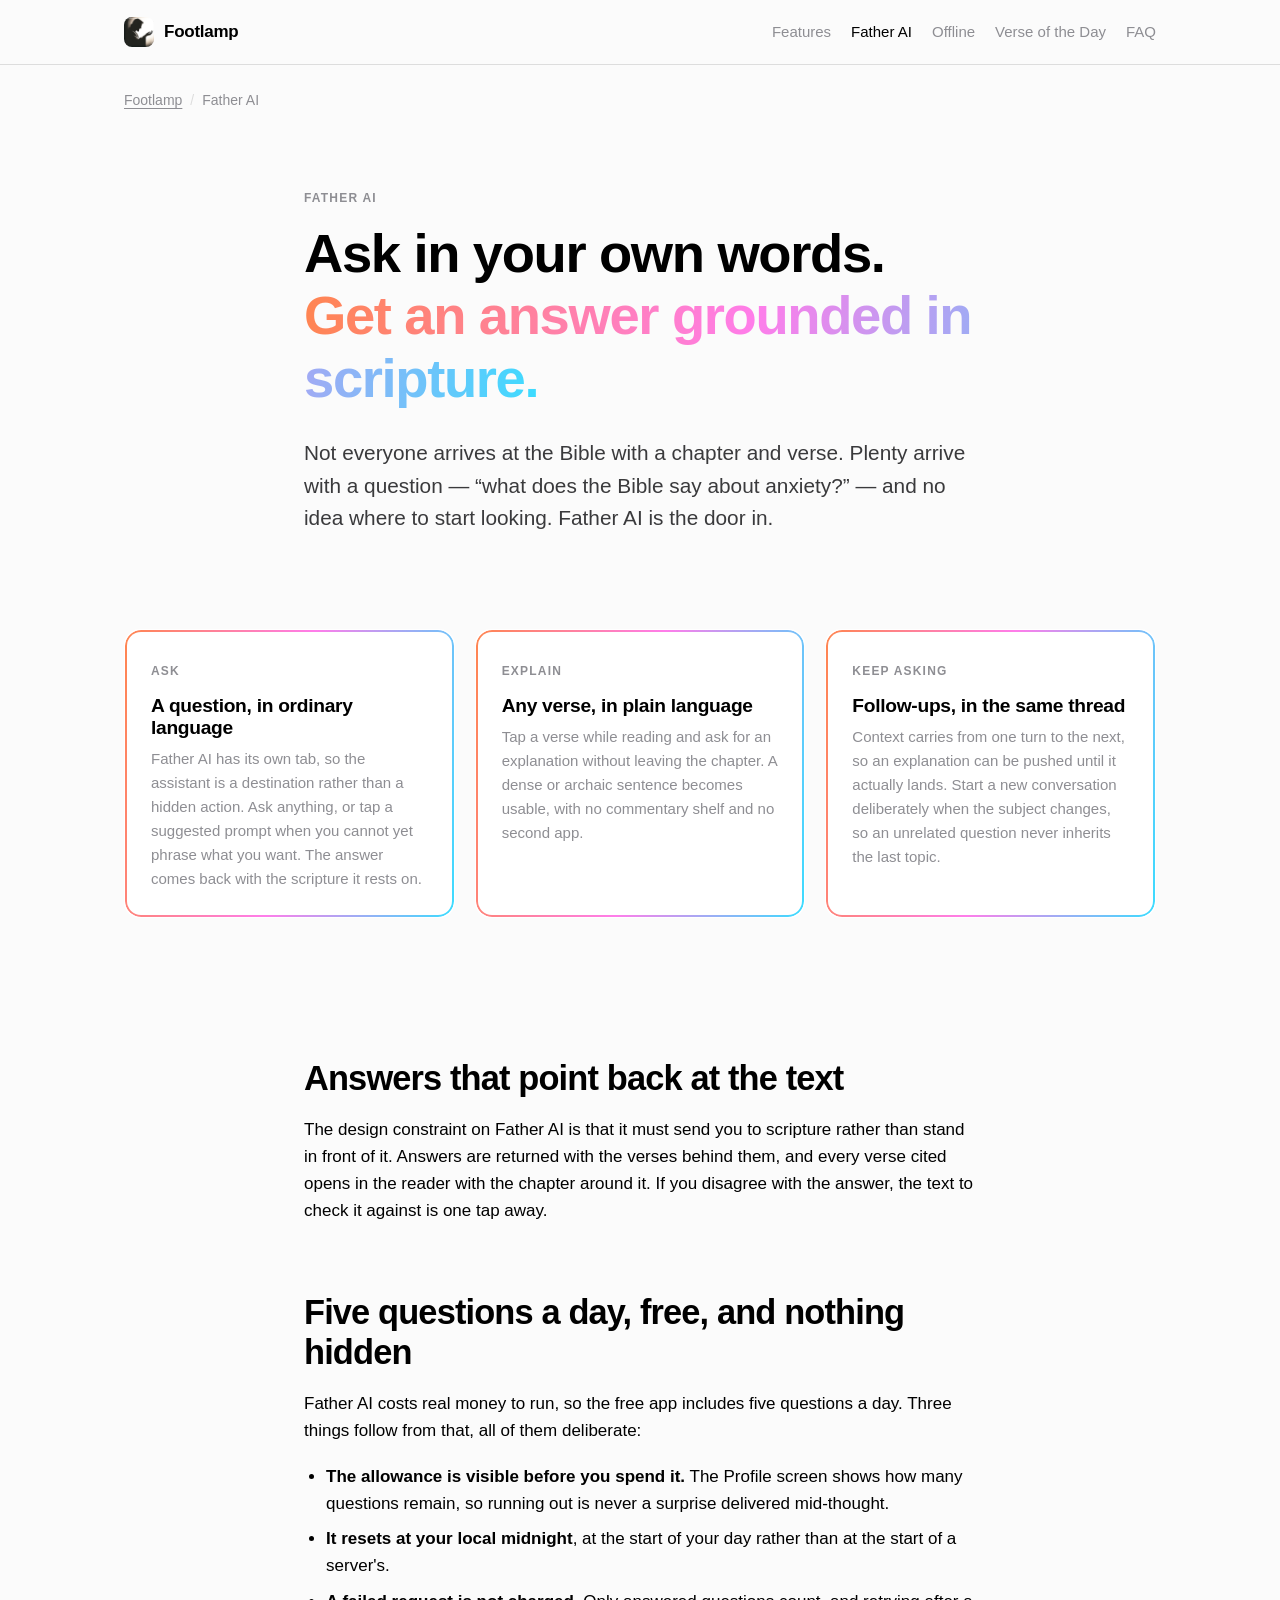
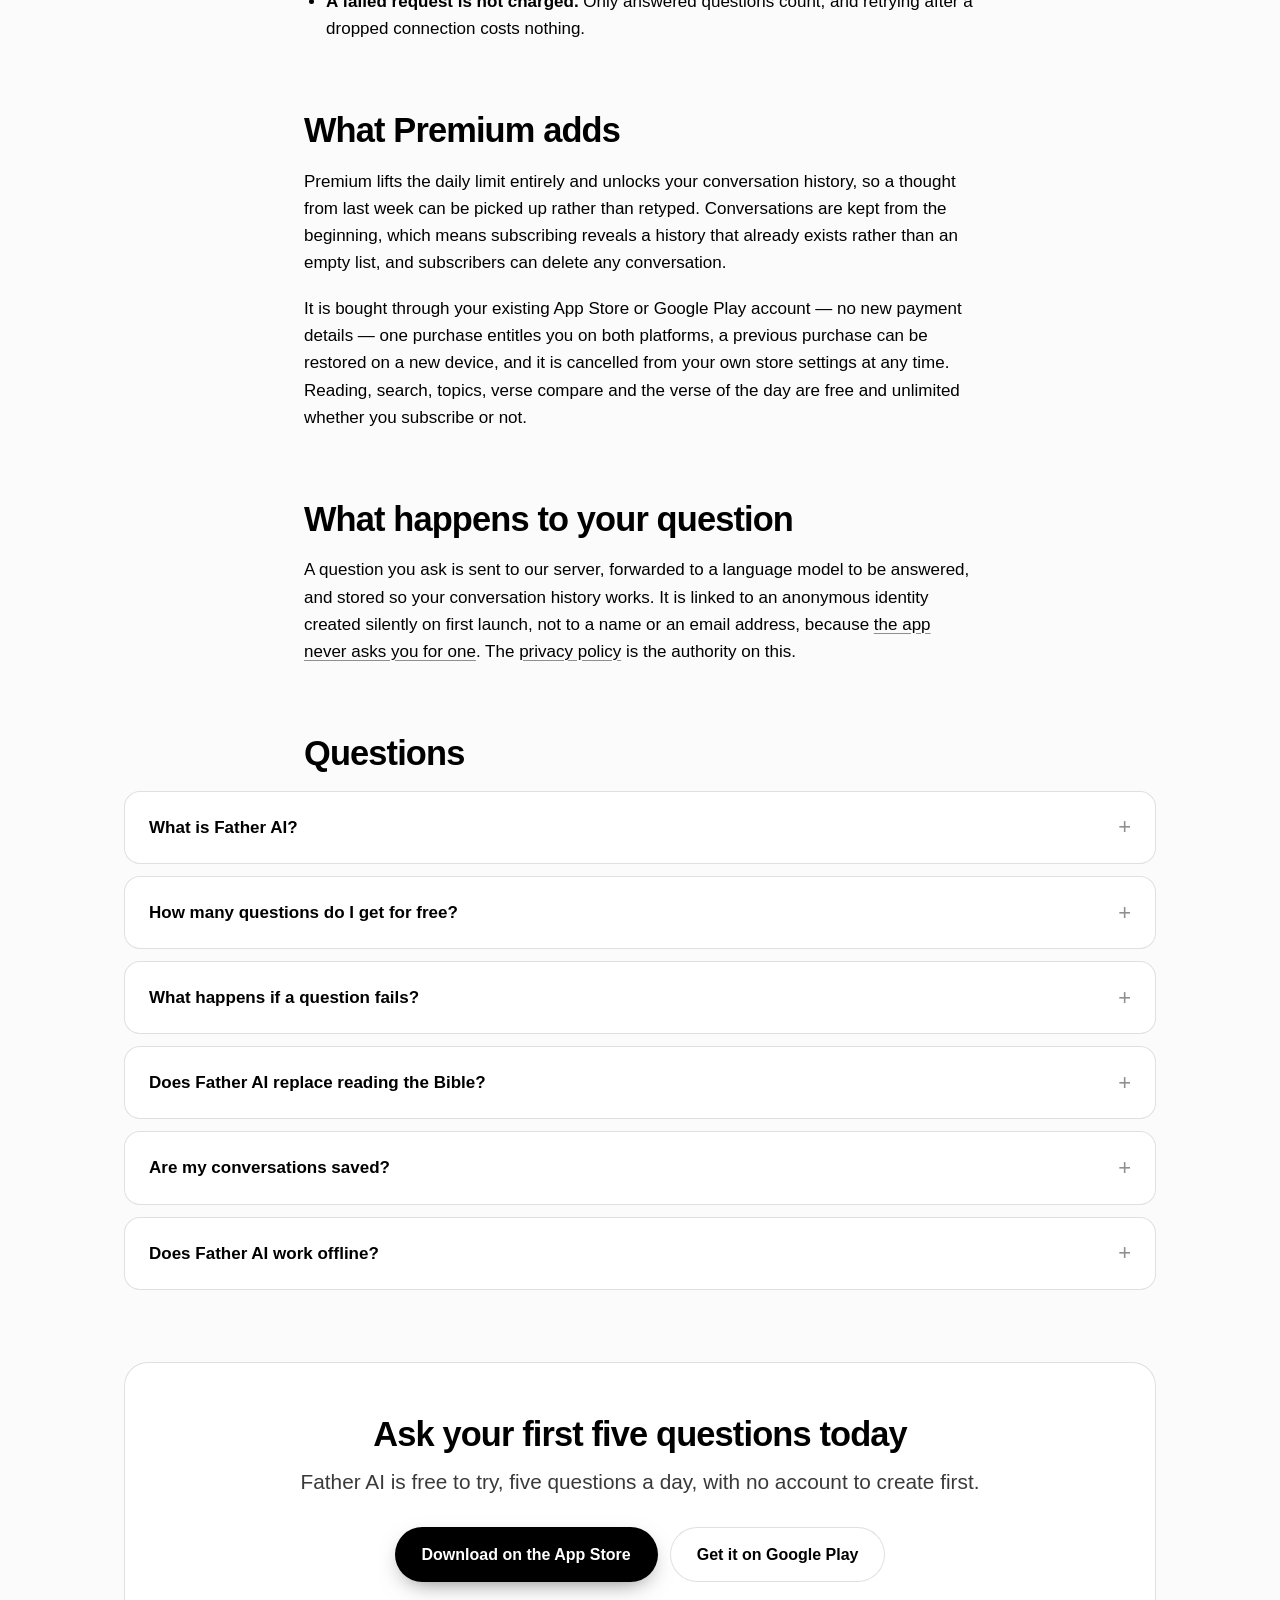
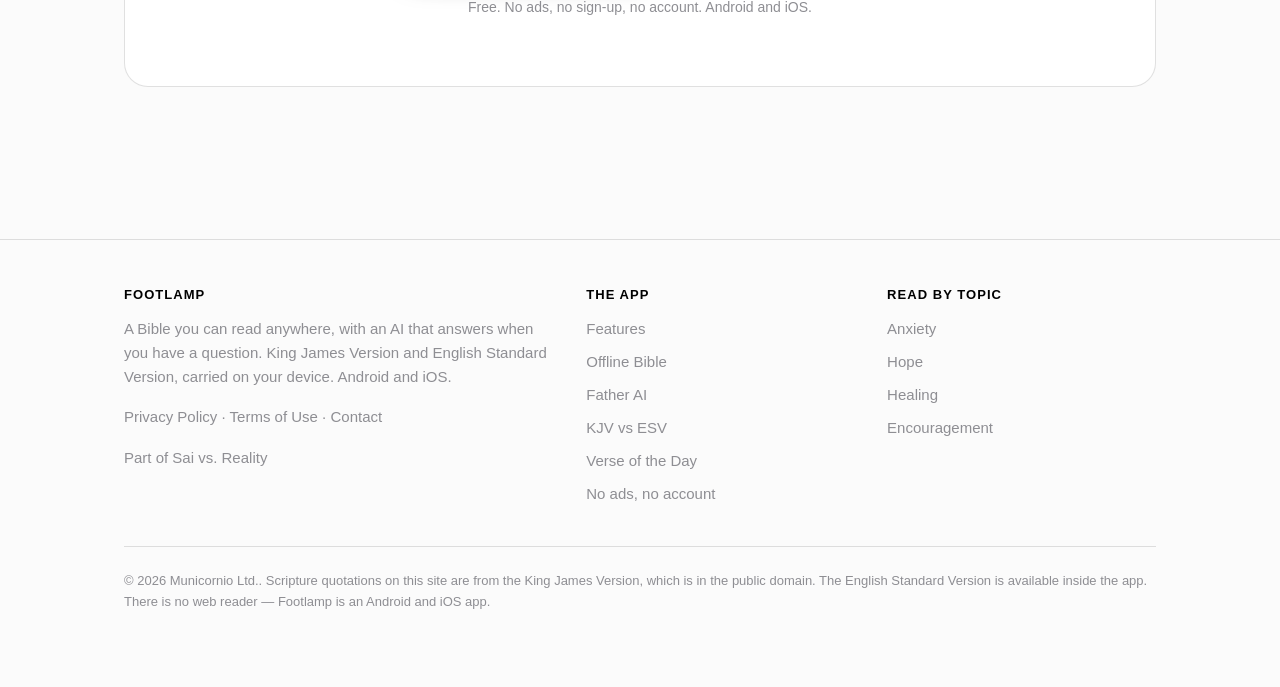
==== commit b55336f4: "Rename the site from Bible Project to Footlamp BibleProject (US Reg. 6970580/6970581) sent a tradema" ====
--- a/ai-bible-study-assistant/index.html
+++ b/ai-bible-study-assistant/index.html
@@ -5,33 +5,33 @@
 <meta name="viewport" content="width=device-width, initial-scale=1">
 <title>Father AI - Ask Any Bible Question, Answered in Scripture</title>
 <meta name="description" content="Father AI answers Bible questions in plain language and explains any verse, with the scripture behind every answer. Five a day free, on iOS and Android.">
-<link rel="canonical" href="https://mylesieong.github.io/products/bible-project/ai-bible-study-assistant/">
+<link rel="canonical" href="https://saivsreality.com/products/footlamp/ai-bible-study-assistant/">
 <meta name="theme-color" content="#FBFBFB">
 <meta name="color-scheme" content="light">
 <meta name="robots" content="index, follow, max-image-preview:large, max-snippet:-1">
 <meta name="author" content="Municornio Ltd.">
 
 <meta property="og:type" content="article">
-<meta property="og:site_name" content="Bible Project">
+<meta property="og:site_name" content="Footlamp">
 <meta property="og:title" content="Father AI - Ask Any Bible Question, Answered in Scripture">
 <meta property="og:description" content="Father AI answers Bible questions in plain language and explains any verse, with the scripture behind every answer. Five a day free, on iOS and Android.">
-<meta property="og:url" content="https://mylesieong.github.io/products/bible-project/ai-bible-study-assistant/">
+<meta property="og:url" content="https://saivsreality.com/products/footlamp/ai-bible-study-assistant/">
 <meta property="og:locale" content="en_CA">
-<meta property="og:image" content="https://mylesieong.github.io/products/bible-project/assets/img/og-image.png">
+<meta property="og:image" content="https://saivsreality.com/products/footlamp/assets/img/og-image.png">
 <meta property="og:image:width" content="1200">
 <meta property="og:image:height" content="630">
-<meta property="og:image:alt" content="Bible Project app icon">
+<meta property="og:image:alt" content="Footlamp app icon">
 
 <meta name="twitter:card" content="summary_large_image">
 <meta name="twitter:title" content="Father AI - Ask Any Bible Question, Answered in Scripture">
 <meta name="twitter:description" content="Father AI answers Bible questions in plain language and explains any verse, with the scripture behind every answer. Five a day free, on iOS and Android.">
-<meta name="twitter:image" content="https://mylesieong.github.io/products/bible-project/assets/img/og-image.png">
+<meta name="twitter:image" content="https://saivsreality.com/products/footlamp/assets/img/og-image.png">
 
 <link rel="icon" href="../assets/img/favicon-32.png" sizes="32x32" type="image/png">
 <link rel="apple-touch-icon" href="../assets/img/icon-180.png">
 <link rel="stylesheet" href="../assets/css/site.css">
 
-<script type="application/ld+json">{"@context":"https://schema.org","@graph":[{"@type":"Organization","@id":"https://mylesieong.github.io/products/bible-project/#publisher","name":"Municornio Ltd.","url":"https://mylesieong.github.io/products/bible-project/","email":"unicornio.macau@gmail.com","logo":"https://mylesieong.github.io/products/bible-project/assets/img/app-logo.png"},{"@type":"WebSite","@id":"https://mylesieong.github.io/products/bible-project/#website","name":"Bible Project","url":"https://mylesieong.github.io/products/bible-project/","inLanguage":"en","publisher":{"@id":"https://mylesieong.github.io/products/bible-project/#publisher"}},{"@type":"MobileApplication","@id":"https://mylesieong.github.io/products/bible-project/#app","name":"Bible Project: Guided by AI","alternateName":"Bible Project","applicationCategory":"BooksApplication","operatingSystem":"iOS, Android","url":"https://mylesieong.github.io/products/bible-project/","image":"https://mylesieong.github.io/products/bible-project/assets/img/app-logo.png","description":"An offline Bible reader for iOS and Android with the King James Version and English Standard Version on the device, plus Father AI to answer questions and explain any verse. No ads and no account.","publisher":{"@id":"https://mylesieong.github.io/products/bible-project/#publisher"},"installUrl":["https://apps.apple.com/app/bible-project-guided-by-ai/id0000000000","https://play.google.com/store/apps/details?id=com.municornio.biblereader"],"featureList":["Full KJV and ESV text bundled on the device","Works offline for reading, search, topics and the verse of the day","Father AI answers questions and explains verses in plain language","Compare a verse side by side across translations","On-device keyword search across the whole Bible","Verse of the day with a guided prayer and reflection","Topic collections for anxiety, hope, healing and encouragement","Daily reminder notification","No advertising and no account"],"offers":{"@type":"Offer","price":"0","priceCurrency":"USD","description":"Free to download. Reading, translations, search, topics, verse compare and the verse of the day are free and unlimited. Father AI includes five questions a day free; an optional Premium subscription makes it unlimited and unlocks conversation history."}},{"@type":"BreadcrumbList","itemListElement":[{"@type":"ListItem","position":1,"name":"Bible Project","item":"https://mylesieong.github.io/products/bible-project/"},{"@type":"ListItem","position":2,"name":"Father AI","item":"https://mylesieong.github.io/products/bible-project/ai-bible-study-assistant/"}]},{"@type":"FAQPage","mainEntity":[{"@type":"Question","name":"What is Father AI?","acceptedAnswer":{"@type":"Answer","text":"Father AI is the assistant inside Bible Project. It answers questions asked in ordinary language and explains individual verses in plain language, with the scripture the answer rests on shown alongside it."}},{"@type":"Question","name":"How many questions do I get for free?","acceptedAnswer":{"@type":"Answer","text":"Five a day, resetting at your own local midnight rather than someone else's. The Profile screen shows how many are left before you spend one."}},{"@type":"Question","name":"What happens if a question fails?","acceptedAnswer":{"@type":"Answer","text":"Nothing is charged. Only answered questions count against the allowance, and you can retry a request that failed on a bad connection at no cost."}},{"@type":"Question","name":"Does Father AI replace reading the Bible?","acceptedAnswer":{"@type":"Answer","text":"It is built not to. Answers are returned with the scripture they are grounded in, so the response points back to the text, and every verse it cites opens in the reader in full context."}},{"@type":"Question","name":"Are my conversations saved?","acceptedAnswer":{"@type":"Answer","text":"Yes, they are kept from the start &mdash; so subscribing reveals a history that already exists rather than an empty list. Reopening and continuing a past conversation, and deleting one, are Premium features."}},{"@type":"Question","name":"Does Father AI work offline?","acceptedAnswer":{"@type":"Answer","text":"No. It is the one feature in the app that needs a connection. Everything else &mdash; reading, search, topics, compare, the verse of the day &mdash; works with no network at all."}}]}]}</script>
+<script type="application/ld+json">{"@context":"https://schema.org","@graph":[{"@type":"Organization","@id":"https://saivsreality.com/products/footlamp/#publisher","name":"Municornio Ltd.","url":"https://saivsreality.com/products/footlamp/","email":"unicornio.macau@gmail.com","logo":"https://saivsreality.com/products/footlamp/assets/img/app-logo.png"},{"@type":"WebSite","@id":"https://saivsreality.com/products/footlamp/#website","name":"Footlamp","url":"https://saivsreality.com/products/footlamp/","inLanguage":"en","publisher":{"@id":"https://saivsreality.com/products/footlamp/#publisher"}},{"@type":"MobileApplication","@id":"https://saivsreality.com/products/footlamp/#app","name":"Footlamp: Bible & Ask AI","alternateName":"Footlamp","applicationCategory":"BooksApplication","operatingSystem":"iOS, Android","url":"https://saivsreality.com/products/footlamp/","image":"https://saivsreality.com/products/footlamp/assets/img/app-logo.png","description":"An offline Bible reader for iOS and Android with the King James Version and English Standard Version on the device, plus Father AI to answer questions and explain any verse. No ads and no account.","publisher":{"@id":"https://saivsreality.com/products/footlamp/#publisher"},"installUrl":["https://apps.apple.com/app/id6504839289","https://play.google.com/store/apps/details?id=com.municornio.biblereader"],"featureList":["Full KJV and ESV text bundled on the device","Works offline for reading, search, topics and the verse of the day","Father AI answers questions and explains verses in plain language","Compare a verse side by side across translations","On-device keyword search across the whole Bible","Verse of the day with a guided prayer and reflection","Topic collections for anxiety, hope, healing and encouragement","Daily reminder notification","No advertising and no account"],"offers":{"@type":"Offer","price":"0","priceCurrency":"USD","description":"Free to download. Reading, translations, search, topics, verse compare and the verse of the day are free and unlimited. Father AI includes five questions a day free; an optional Premium subscription makes it unlimited and unlocks conversation history."}},{"@type":"BreadcrumbList","itemListElement":[{"@type":"ListItem","position":1,"name":"Footlamp","item":"https://saivsreality.com/products/footlamp/"},{"@type":"ListItem","position":2,"name":"Father AI","item":"https://saivsreality.com/products/footlamp/ai-bible-study-assistant/"}]},{"@type":"FAQPage","mainEntity":[{"@type":"Question","name":"What is Father AI?","acceptedAnswer":{"@type":"Answer","text":"Father AI is the assistant inside Footlamp. It answers questions asked in ordinary language and explains individual verses in plain language, with the scripture the answer rests on shown alongside it."}},{"@type":"Question","name":"How many questions do I get for free?","acceptedAnswer":{"@type":"Answer","text":"Five a day, resetting at your own local midnight rather than someone else's. The Profile screen shows how many are left before you spend one."}},{"@type":"Question","name":"What happens if a question fails?","acceptedAnswer":{"@type":"Answer","text":"Nothing is charged. Only answered questions count against the allowance, and you can retry a request that failed on a bad connection at no cost."}},{"@type":"Question","name":"Does Father AI replace reading the Bible?","acceptedAnswer":{"@type":"Answer","text":"It is built not to. Answers are returned with the scripture they are grounded in, so the response points back to the text, and every verse it cites opens in the reader in full context."}},{"@type":"Question","name":"Are my conversations saved?","acceptedAnswer":{"@type":"Answer","text":"Yes, they are kept from the start &mdash; so subscribing reveals a history that already exists rather than an empty list. Reopening and continuing a past conversation, and deleting one, are Premium features."}},{"@type":"Question","name":"Does Father AI work offline?","acceptedAnswer":{"@type":"Answer","text":"No. It is the one feature in the app that needs a connection. Everything else &mdash; reading, search, topics, compare, the verse of the day &mdash; works with no network at all."}}]}]}</script>
 </head>
 <body>
 <a class="skip-link" href="#main">Skip to content</a>
@@ -39,7 +39,7 @@
   <div class="wrap">
     <a class="brand" href="../">
       <img src="../assets/img/app-logo.png" width="30" height="30" alt="" loading="eager" decoding="async">
-      <span>Bible Project</span>
+      <span>Footlamp</span>
     </a>
     <nav class="site-nav" aria-label="Primary">
       <a href="../#features">Features</a><a href="../ai-bible-study-assistant/" aria-current="page">Father AI</a><a href="../offline-bible-app/">Offline</a><a href="../verse-of-the-day/">Verse of the Day</a><a href="../#faq">FAQ</a>
@@ -49,7 +49,7 @@
 <main id="main">
 
 <nav class="crumbs" aria-label="Breadcrumb"><div class="wrap"><ol>
-  <li><a href="../">Bible Project</a></li>
+  <li><a href="../">Footlamp</a></li>
   <li aria-current="page">Father AI</li>
 </ol></div></nav>
 <section>
@@ -126,17 +126,17 @@
     answered, and stored so your conversation history works. It is linked to an
     anonymous identity created silently on first launch, not to a name or an email
     address, because <a href="../bible-app-without-ads/">the app never asks you for
-    one</a>. The <a href="https://mylesieong.github.io/products/bible-project/privacy-policy.html">privacy policy</a> is the authority on this.</p>
+    one</a>. The <a href="https://saivsreality.com/products/footlamp/privacy-policy.html">privacy policy</a> is the authority on this.</p>
     <h2>Questions</h2>
   </div>
-  <div class="wrap"><div class="faq"><details class="faq-item"><summary>What is Father AI?</summary><p>Father AI is the assistant inside Bible Project. It answers questions asked in ordinary language and explains individual verses in plain language, with the scripture the answer rests on shown alongside it.</p></details><details class="faq-item"><summary>How many questions do I get for free?</summary><p>Five a day, resetting at your own local midnight rather than someone else's. The Profile screen shows how many are left before you spend one.</p></details><details class="faq-item"><summary>What happens if a question fails?</summary><p>Nothing is charged. Only answered questions count against the allowance, and you can retry a request that failed on a bad connection at no cost.</p></details><details class="faq-item"><summary>Does Father AI replace reading the Bible?</summary><p>It is built not to. Answers are returned with the scripture they are grounded in, so the response points back to the text, and every verse it cites opens in the reader in full context.</p></details><details class="faq-item"><summary>Are my conversations saved?</summary><p>Yes, they are kept from the start &mdash; so subscribing reveals a history that already exists rather than an empty list. Reopening and continuing a past conversation, and deleting one, are Premium features.</p></details><details class="faq-item"><summary>Does Father AI work offline?</summary><p>No. It is the one feature in the app that needs a connection. Everything else &mdash; reading, search, topics, compare, the verse of the day &mdash; works with no network at all.</p></details></div></div>
+  <div class="wrap"><div class="faq"><details class="faq-item"><summary>What is Father AI?</summary><p>Father AI is the assistant inside Footlamp. It answers questions asked in ordinary language and explains individual verses in plain language, with the scripture the answer rests on shown alongside it.</p></details><details class="faq-item"><summary>How many questions do I get for free?</summary><p>Five a day, resetting at your own local midnight rather than someone else's. The Profile screen shows how many are left before you spend one.</p></details><details class="faq-item"><summary>What happens if a question fails?</summary><p>Nothing is charged. Only answered questions count against the allowance, and you can retry a request that failed on a bad connection at no cost.</p></details><details class="faq-item"><summary>Does Father AI replace reading the Bible?</summary><p>It is built not to. Answers are returned with the scripture they are grounded in, so the response points back to the text, and every verse it cites opens in the reader in full context.</p></details><details class="faq-item"><summary>Are my conversations saved?</summary><p>Yes, they are kept from the start &mdash; so subscribing reveals a history that already exists rather than an empty list. Reopening and continuing a past conversation, and deleting one, are Premium features.</p></details><details class="faq-item"><summary>Does Father AI work offline?</summary><p>No. It is the one feature in the app that needs a connection. Everything else &mdash; reading, search, topics, compare, the verse of the day &mdash; works with no network at all.</p></details></div></div>
 </section>
 
 <section aria-labelledby="cta-heading"><div class="wrap"><div class="band">
   <h2 id="cta-heading">Ask your first five questions today</h2>
   <p class="lead">Father AI is free to try, five questions a day, with no account to create first.</p>
   <div class="cta-row ">
-  <a class="btn btn-primary" href="https://apps.apple.com/app/bible-project-guided-by-ai/id0000000000">Download on the App&nbsp;Store</a>
+  <a class="btn btn-primary" href="https://apps.apple.com/app/id6504839289">Download on the App&nbsp;Store</a>
   <a class="btn btn-secondary" href="https://play.google.com/store/apps/details?id=com.municornio.biblereader">Get it on Google&nbsp;Play</a>
 </div>
 <p class="small muted">Free. No ads, no sign-up, no account. Android and iOS.</p>
@@ -147,11 +147,11 @@
   <div class="wrap">
     <div class="footer-grid">
       <div>
-        <h2>Bible Project</h2>
+        <h2>Footlamp</h2>
         <p>A Bible you can read anywhere, with an AI that answers when you have a
         question. King James Version and English Standard Version, carried on your
         device. Android and iOS.</p>
-        <p><a href="https://mylesieong.github.io/products/bible-project/privacy-policy.html">Privacy Policy</a> &middot;
+        <p><a href="https://saivsreality.com/products/footlamp/privacy-policy.html">Privacy Policy</a> &middot;
            <a href="https://www.apple.com/legal/internet-services/itunes/dev/stdeula/">Terms of Use</a> &middot;
            <a href="mailto:unicornio.macau@gmail.com">Contact</a></p>
         <p>Part of <a href="https://mylesieong.github.io/">Sai vs. Reality</a></p>
@@ -160,7 +160,7 @@
     </div>
     <p class="colophon">&copy; 2026 Municornio Ltd.. Scripture quotations on this
     site are from the King James Version, which is in the public domain. The English Standard
-    Version is available inside the app. There is no web reader &mdash; Bible Project is an
+    Version is available inside the app. There is no web reader &mdash; Footlamp is an
     Android and iOS app.</p>
   </div>
 </footer>
--- a/assets/css/site.css
+++ b/assets/css/site.css
@@ -1,4 +1,4 @@
-/* Bible Project — site styles.
+/* Footlamp — site styles.
    Palette lifted from the app's AppColors
    (shared/src/commonMain/kotlin/com/municornio/biblereader/ui/theme/Theme.kt).
    The app is light-only by design; the site preserves that rather than
@@ -130,6 +130,7 @@
   gap: 56px; align-items: center;
 }
 .hero p.lead { max-width: 34em; }
+.hero .verse-line { font-style: italic; color: var(--muted); margin: -0.4em 0 1.2em; max-width: 34em; }
 .hero-art {
   position: relative; aspect-ratio: 1; border-radius: 28px; overflow: hidden;
   background: var(--surface); box-shadow: 0 24px 60px -20px var(--shadow);
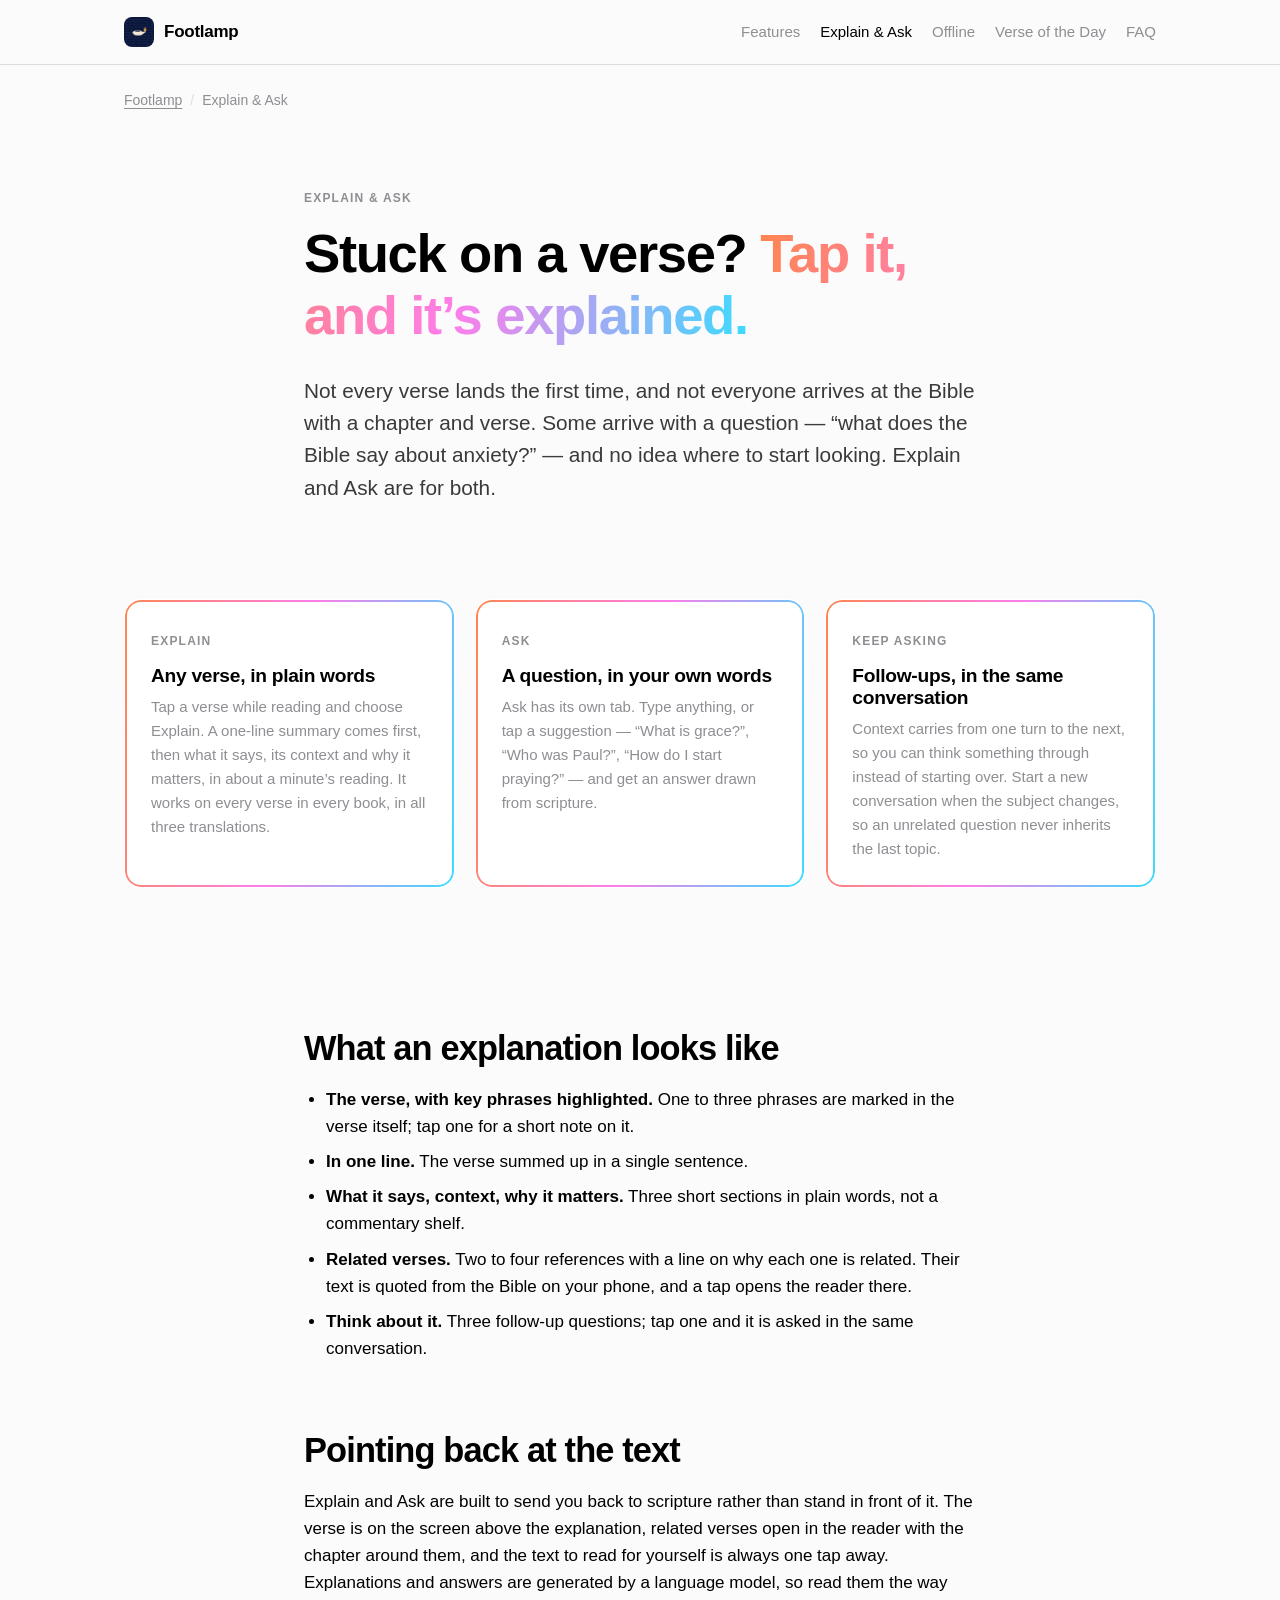
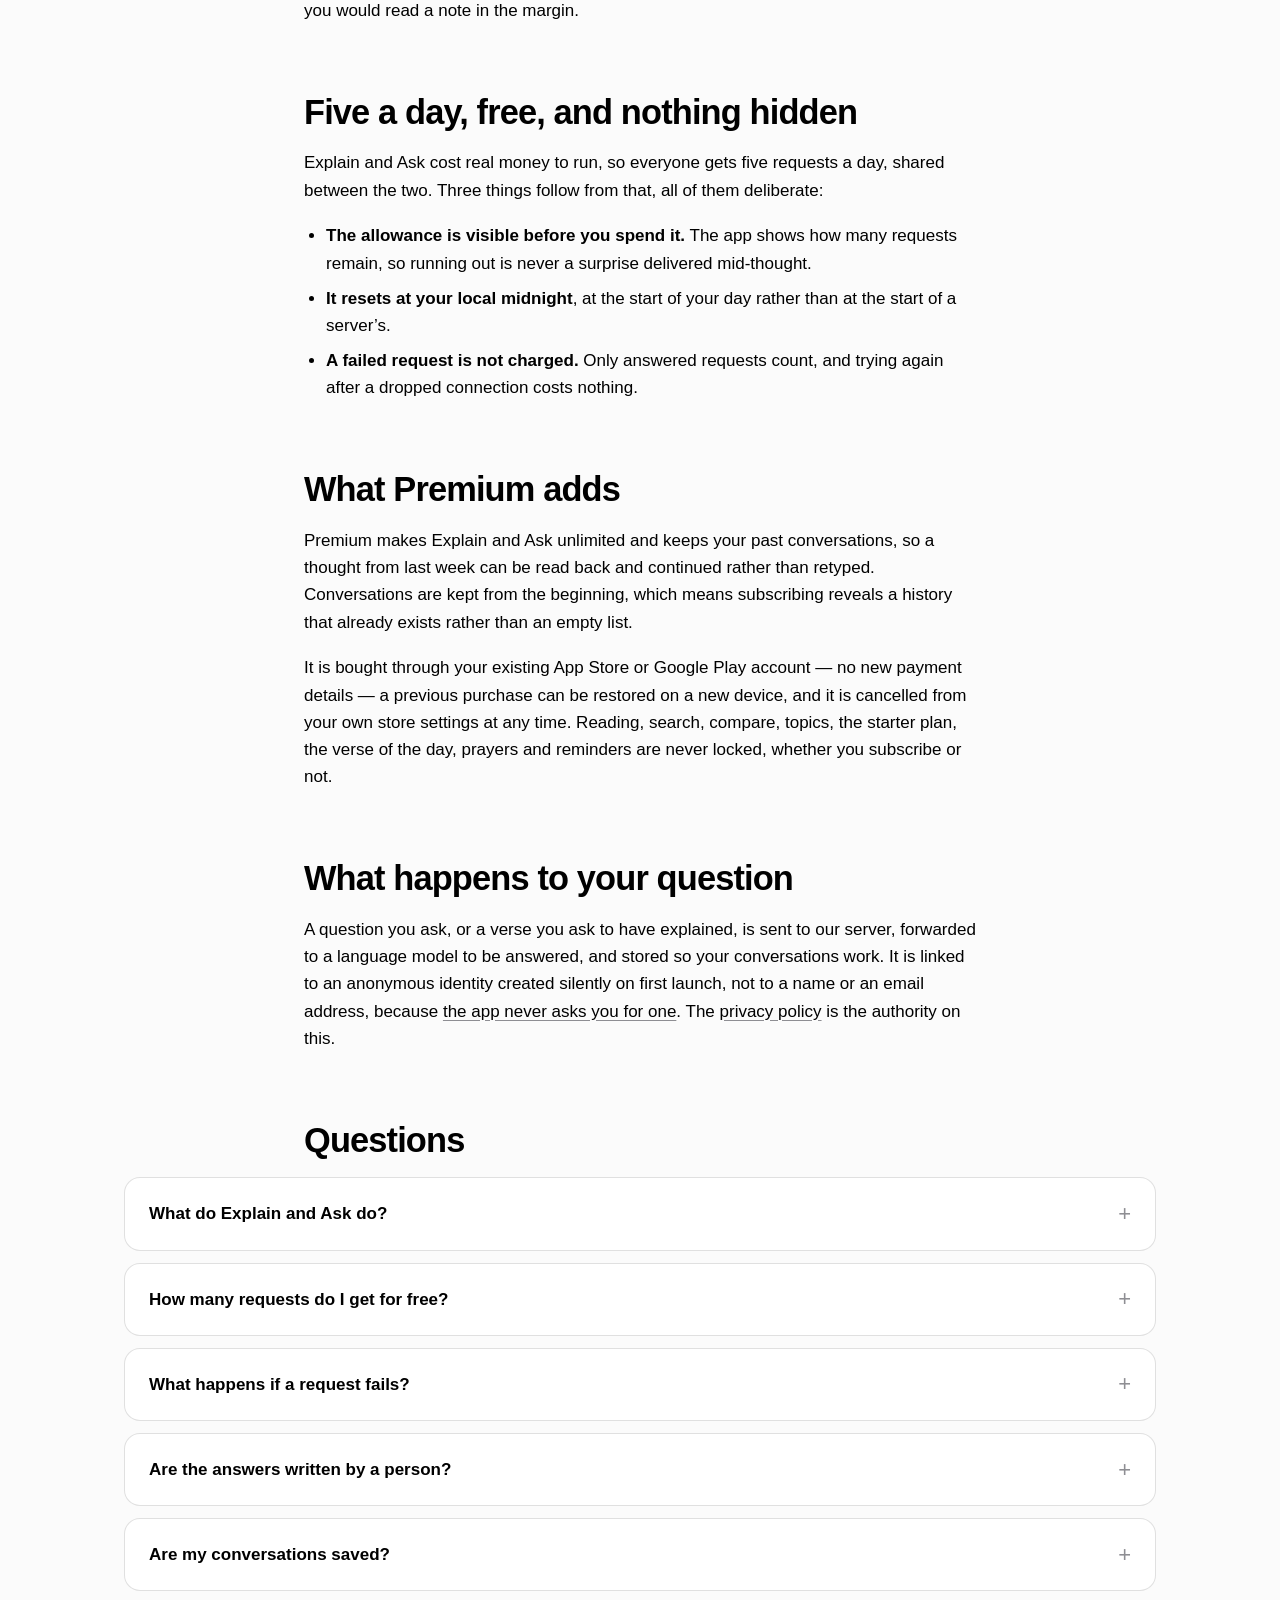
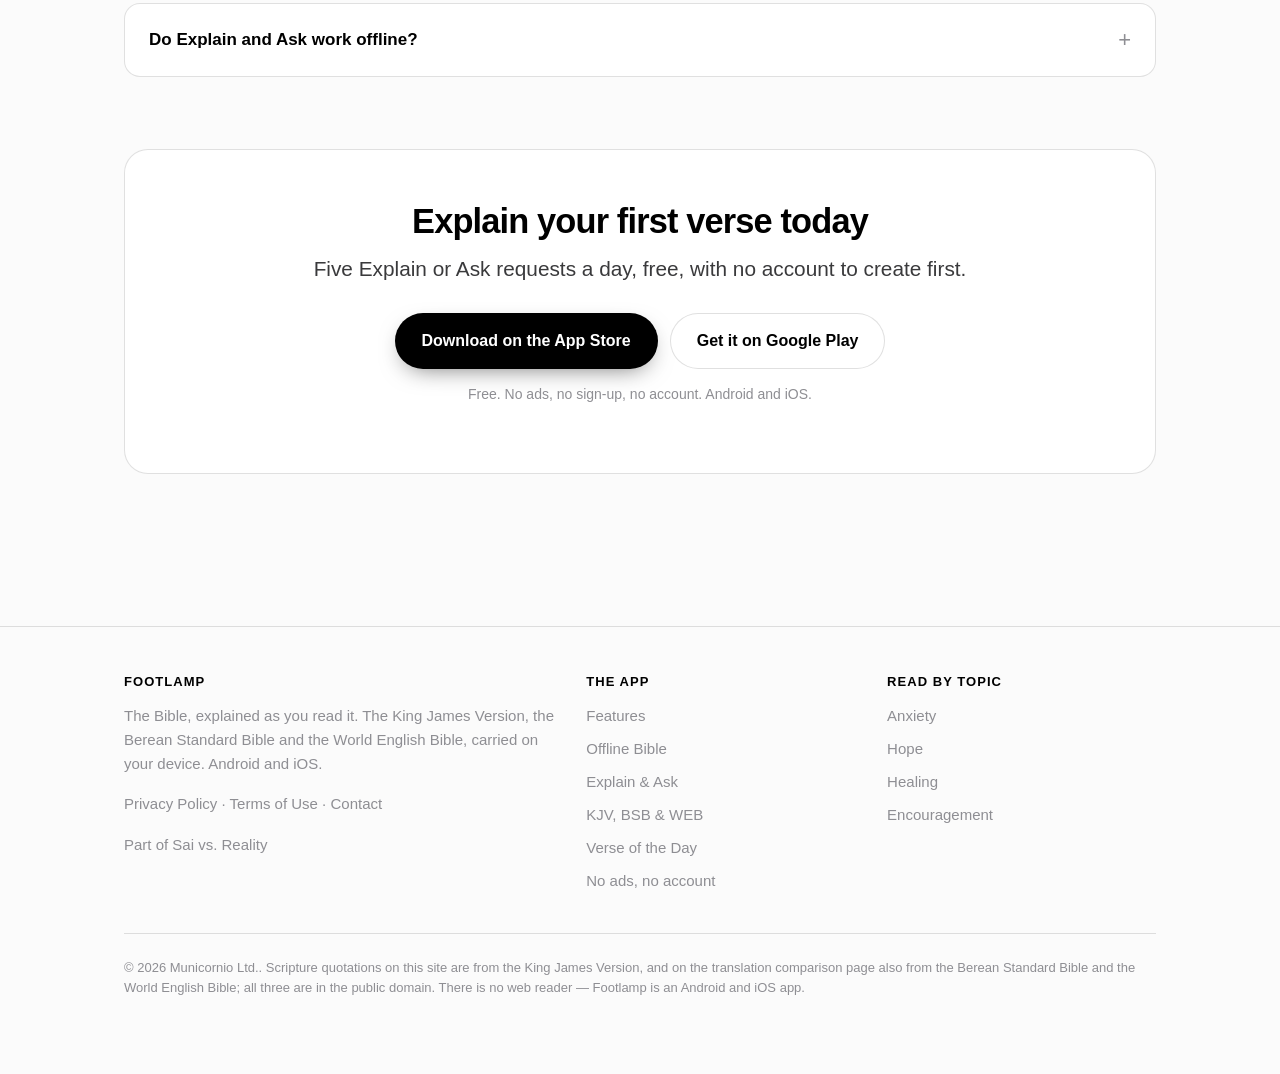
==== commit cb2e44c9: "Update the site for 1.0.6: Explain and Ask, KJV/BSB/WEB, new icon - The AI features are Explain and " ====
--- a/ai-bible-study-assistant/index.html
+++ b/ai-bible-study-assistant/index.html
@@ -3,8 +3,8 @@
 <head>
 <meta charset="utf-8">
 <meta name="viewport" content="width=device-width, initial-scale=1">
-<title>Father AI - Ask Any Bible Question, Answered in Scripture</title>
-<meta name="description" content="Father AI answers Bible questions in plain language and explains any verse, with the scripture behind every answer. Five a day free, on iOS and Android.">
+<title>Explain Any Bible Verse, Ask Any Question - Footlamp</title>
+<meta name="description" content="Tap any Bible verse for a plain-words explanation, its context and why it matters, then ask your questions. Five a day free, on iOS and Android.">
 <link rel="canonical" href="https://saivsreality.com/products/footlamp/ai-bible-study-assistant/">
 <meta name="theme-color" content="#FBFBFB">
 <meta name="color-scheme" content="light">
@@ -13,8 +13,8 @@
 
 <meta property="og:type" content="article">
 <meta property="og:site_name" content="Footlamp">
-<meta property="og:title" content="Father AI - Ask Any Bible Question, Answered in Scripture">
-<meta property="og:description" content="Father AI answers Bible questions in plain language and explains any verse, with the scripture behind every answer. Five a day free, on iOS and Android.">
+<meta property="og:title" content="Explain Any Bible Verse, Ask Any Question - Footlamp">
+<meta property="og:description" content="Tap any Bible verse for a plain-words explanation, its context and why it matters, then ask your questions. Five a day free, on iOS and Android.">
 <meta property="og:url" content="https://saivsreality.com/products/footlamp/ai-bible-study-assistant/">
 <meta property="og:locale" content="en_CA">
 <meta property="og:image" content="https://saivsreality.com/products/footlamp/assets/img/og-image.png">
@@ -23,15 +23,15 @@
 <meta property="og:image:alt" content="Footlamp app icon">
 
 <meta name="twitter:card" content="summary_large_image">
-<meta name="twitter:title" content="Father AI - Ask Any Bible Question, Answered in Scripture">
-<meta name="twitter:description" content="Father AI answers Bible questions in plain language and explains any verse, with the scripture behind every answer. Five a day free, on iOS and Android.">
+<meta name="twitter:title" content="Explain Any Bible Verse, Ask Any Question - Footlamp">
+<meta name="twitter:description" content="Tap any Bible verse for a plain-words explanation, its context and why it matters, then ask your questions. Five a day free, on iOS and Android.">
 <meta name="twitter:image" content="https://saivsreality.com/products/footlamp/assets/img/og-image.png">
 
 <link rel="icon" href="../assets/img/favicon-32.png" sizes="32x32" type="image/png">
 <link rel="apple-touch-icon" href="../assets/img/icon-180.png">
 <link rel="stylesheet" href="../assets/css/site.css">
 
-<script type="application/ld+json">{"@context":"https://schema.org","@graph":[{"@type":"Organization","@id":"https://saivsreality.com/products/footlamp/#publisher","name":"Municornio Ltd.","url":"https://saivsreality.com/products/footlamp/","email":"unicornio.macau@gmail.com","logo":"https://saivsreality.com/products/footlamp/assets/img/app-logo.png"},{"@type":"WebSite","@id":"https://saivsreality.com/products/footlamp/#website","name":"Footlamp","url":"https://saivsreality.com/products/footlamp/","inLanguage":"en","publisher":{"@id":"https://saivsreality.com/products/footlamp/#publisher"}},{"@type":"MobileApplication","@id":"https://saivsreality.com/products/footlamp/#app","name":"Footlamp: Bible & Ask AI","alternateName":"Footlamp","applicationCategory":"BooksApplication","operatingSystem":"iOS, Android","url":"https://saivsreality.com/products/footlamp/","image":"https://saivsreality.com/products/footlamp/assets/img/app-logo.png","description":"An offline Bible reader for iOS and Android with the King James Version and English Standard Version on the device, plus Father AI to answer questions and explain any verse. No ads and no account.","publisher":{"@id":"https://saivsreality.com/products/footlamp/#publisher"},"installUrl":["https://apps.apple.com/app/id6504839289","https://play.google.com/store/apps/details?id=com.municornio.biblereader"],"featureList":["Full KJV and ESV text bundled on the device","Works offline for reading, search, topics and the verse of the day","Father AI answers questions and explains verses in plain language","Compare a verse side by side across translations","On-device keyword search across the whole Bible","Verse of the day with a guided prayer and reflection","Topic collections for anxiety, hope, healing and encouragement","Daily reminder notification","No advertising and no account"],"offers":{"@type":"Offer","price":"0","priceCurrency":"USD","description":"Free to download. Reading, translations, search, topics, verse compare and the verse of the day are free and unlimited. Father AI includes five questions a day free; an optional Premium subscription makes it unlimited and unlocks conversation history."}},{"@type":"BreadcrumbList","itemListElement":[{"@type":"ListItem","position":1,"name":"Footlamp","item":"https://saivsreality.com/products/footlamp/"},{"@type":"ListItem","position":2,"name":"Father AI","item":"https://saivsreality.com/products/footlamp/ai-bible-study-assistant/"}]},{"@type":"FAQPage","mainEntity":[{"@type":"Question","name":"What is Father AI?","acceptedAnswer":{"@type":"Answer","text":"Father AI is the assistant inside Footlamp. It answers questions asked in ordinary language and explains individual verses in plain language, with the scripture the answer rests on shown alongside it."}},{"@type":"Question","name":"How many questions do I get for free?","acceptedAnswer":{"@type":"Answer","text":"Five a day, resetting at your own local midnight rather than someone else's. The Profile screen shows how many are left before you spend one."}},{"@type":"Question","name":"What happens if a question fails?","acceptedAnswer":{"@type":"Answer","text":"Nothing is charged. Only answered questions count against the allowance, and you can retry a request that failed on a bad connection at no cost."}},{"@type":"Question","name":"Does Father AI replace reading the Bible?","acceptedAnswer":{"@type":"Answer","text":"It is built not to. Answers are returned with the scripture they are grounded in, so the response points back to the text, and every verse it cites opens in the reader in full context."}},{"@type":"Question","name":"Are my conversations saved?","acceptedAnswer":{"@type":"Answer","text":"Yes, they are kept from the start &mdash; so subscribing reveals a history that already exists rather than an empty list. Reopening and continuing a past conversation, and deleting one, are Premium features."}},{"@type":"Question","name":"Does Father AI work offline?","acceptedAnswer":{"@type":"Answer","text":"No. It is the one feature in the app that needs a connection. Everything else &mdash; reading, search, topics, compare, the verse of the day &mdash; works with no network at all."}}]}]}</script>
+<script type="application/ld+json">{"@context":"https://schema.org","@graph":[{"@type":"Organization","@id":"https://saivsreality.com/products/footlamp/#publisher","name":"Municornio Ltd.","url":"https://saivsreality.com/products/footlamp/","email":"unicornio.macau@gmail.com","logo":"https://saivsreality.com/products/footlamp/assets/img/app-logo.png"},{"@type":"WebSite","@id":"https://saivsreality.com/products/footlamp/#website","name":"Footlamp","url":"https://saivsreality.com/products/footlamp/","inLanguage":"en","publisher":{"@id":"https://saivsreality.com/products/footlamp/#publisher"}},{"@type":"MobileApplication","@id":"https://saivsreality.com/products/footlamp/#app","name":"Footlamp: Explain Bible Verses","alternateName":"Footlamp","applicationCategory":"BooksApplication","operatingSystem":"iOS, Android","url":"https://saivsreality.com/products/footlamp/","image":"https://saivsreality.com/products/footlamp/assets/img/app-logo.png","description":"A Bible app for iOS and Android that explains any verse in plain words and answers your questions. The King James Version, Berean Standard Bible and World English Bible are on the device, so reading and search work offline. No ads and no account.","publisher":{"@id":"https://saivsreality.com/products/footlamp/#publisher"},"installUrl":["https://apps.apple.com/app/id6504839289","https://play.google.com/store/apps/details?id=com.municornio.biblereader"],"featureList":["Explain any verse: a one-line summary, what it says, its context and why it matters","Key phrases highlighted in the verse, related verses and follow-up questions","Ask a question in your own words and keep the conversation going","Full KJV, BSB and WEB text bundled on the device","Works offline for reading, search, compare, topics and the verse of the day","Compare a verse side by side across all three translations","On-device keyword search across the whole Bible","A 7-day starter plan for people new to the Bible","Verse of the day with a two-step prayer","Topic collections for anxiety, hope, healing and encouragement","Daily reminder notification","No advertising and no account"],"offers":{"@type":"Offer","price":"0","priceCurrency":"USD","description":"Free to download. Reading, search, compare, topics, the starter plan, the verse of the day, prayers and reminders are never locked. Everyone gets 5 Explain or Ask requests a day; an optional Premium subscription makes them unlimited and keeps past conversations."}},{"@type":"BreadcrumbList","itemListElement":[{"@type":"ListItem","position":1,"name":"Footlamp","item":"https://saivsreality.com/products/footlamp/"},{"@type":"ListItem","position":2,"name":"Explain & Ask","item":"https://saivsreality.com/products/footlamp/ai-bible-study-assistant/"}]},{"@type":"FAQPage","mainEntity":[{"@type":"Question","name":"What do Explain and Ask do?","acceptedAnswer":{"@type":"Answer","text":"Explain works on a single verse: tap it while reading and get a one-line summary, what it says, its context and why it matters, with key phrases highlighted, related verses and follow-up questions. Ask takes a question in your own words and answers it from scripture, and you can keep asking in the same conversation."}},{"@type":"Question","name":"How many requests do I get for free?","acceptedAnswer":{"@type":"Answer","text":"Five a day, shared between Explain and Ask and resetting at your own local midnight. The app shows how many are left before you spend one."}},{"@type":"Question","name":"What happens if a request fails?","acceptedAnswer":{"@type":"Answer","text":"Nothing is charged. Only answered requests count against the allowance, so trying again after a dropped connection costs nothing."}},{"@type":"Question","name":"Are the answers written by a person?","acceptedAnswer":{"@type":"Answer","text":"No. Explanations and answers are generated by a language model. The verse text and the related verses you see are quoted from the Bible on your phone, so the scripture itself is always one tap away to read for yourself."}},{"@type":"Question","name":"Are my conversations saved?","acceptedAnswer":{"@type":"Answer","text":"Yes, they are kept from the start &mdash; so subscribing reveals a history that already exists rather than an empty list. Reading back and continuing a past conversation is a Premium feature."}},{"@type":"Question","name":"Do Explain and Ask work offline?","acceptedAnswer":{"@type":"Answer","text":"No. They are generated, so they need a connection. Everything else &mdash; reading, search, compare, topics, the starter plan and the verse of the day &mdash; works with no network at all."}}]}]}</script>
 </head>
 <body>
 <a class="skip-link" href="#main">Skip to content</a>
@@ -42,7 +42,7 @@
       <span>Footlamp</span>
     </a>
     <nav class="site-nav" aria-label="Primary">
-      <a href="../#features">Features</a><a href="../ai-bible-study-assistant/" aria-current="page">Father AI</a><a href="../offline-bible-app/">Offline</a><a href="../verse-of-the-day/">Verse of the Day</a><a href="../#faq">FAQ</a>
+      <a href="../#features">Features</a><a href="../ai-bible-study-assistant/" aria-current="page">Explain &amp; Ask</a><a href="../offline-bible-app/">Offline</a><a href="../verse-of-the-day/">Verse of the Day</a><a href="../#faq">FAQ</a>
     </nav>
   </div>
 </header>
@@ -50,15 +50,16 @@
 
 <nav class="crumbs" aria-label="Breadcrumb"><div class="wrap"><ol>
   <li><a href="../">Footlamp</a></li>
-  <li aria-current="page">Father AI</li>
+  <li aria-current="page">Explain &amp; Ask</li>
 </ol></div></nav>
 <section>
   <div class="wrap prose">
-    <span class="eyebrow">Father AI</span>
-    <h1>Ask in your own words. <span class="ai-text">Get an answer grounded in scripture.</span></h1>
-    <p class="lead">Not everyone arrives at the Bible with a chapter and verse. Plenty
-    arrive with a question &mdash; &ldquo;what does the Bible say about anxiety?&rdquo;
-    &mdash; and no idea where to start looking. Father AI is the door in.</p>
+    <span class="eyebrow">Explain &amp; Ask</span>
+    <h1>Stuck on a verse? <span class="ai-text">Tap it, and it&rsquo;s explained.</span></h1>
+    <p class="lead">Not every verse lands the first time, and not everyone arrives at the
+    Bible with a chapter and verse. Some arrive with a question &mdash; &ldquo;what does
+    the Bible say about anxiety?&rdquo; &mdash; and no idea where to start looking.
+    Explain and Ask are for both.</p>
   </div>
 </section>
 
@@ -66,27 +67,26 @@
   <div class="wrap">
     <div class="grid grid-3">
       <div class="card card-ai">
-        <span class="eyebrow">Ask</span>
-        <h3>A question, in ordinary language</h3>
-        <p class="muted">Father AI has its own tab, so the assistant is a destination
-        rather than a hidden action. Ask anything, or tap a suggested prompt when you
-        cannot yet phrase what you want. The answer comes back with the scripture it
-        rests on.</p>
+        <span class="eyebrow">Explain</span>
+        <h3>Any verse, in plain words</h3>
+        <p class="muted">Tap a verse while reading and choose Explain. A one-line
+        summary comes first, then what it says, its context and why it matters, in about
+        a minute&rsquo;s reading. It works on every verse in every book, in all three
+        translations.</p>
       </div>
       <div class="card card-ai">
-        <span class="eyebrow">Explain</span>
-        <h3>Any verse, in plain language</h3>
-        <p class="muted">Tap a verse while reading and ask for an explanation without
-        leaving the chapter. A dense or archaic sentence becomes usable, with no
-        commentary shelf and no second app.</p>
+        <span class="eyebrow">Ask</span>
+        <h3>A question, in your own words</h3>
+        <p class="muted">Ask has its own tab. Type anything, or tap a suggestion
+        &mdash; &ldquo;What is grace?&rdquo;, &ldquo;Who was Paul?&rdquo;, &ldquo;How do I
+        start praying?&rdquo; &mdash; and get an answer drawn from scripture.</p>
       </div>
       <div class="card card-ai">
         <span class="eyebrow">Keep asking</span>
-        <h3>Follow-ups, in the same thread</h3>
-        <p class="muted">Context carries from one turn to the next, so an explanation
-        can be pushed until it actually lands. Start a new conversation deliberately
-        when the subject changes, so an unrelated question never inherits the last
-        topic.</p>
+        <h3>Follow-ups, in the same conversation</h3>
+        <p class="muted">Context carries from one turn to the next, so you can think
+        something through instead of starting over. Start a new conversation when the
+        subject changes, so an unrelated question never inherits the last topic.</p>
       </div>
     </div>
   </div>
@@ -94,47 +94,62 @@
 
 <section>
   <div class="wrap prose">
-    <h2>Answers that point back at the text</h2>
-    <p>The design constraint on Father AI is that it must send you to scripture rather
-    than stand in front of it. Answers are returned with the verses behind them, and
-    every verse cited opens in the reader with the chapter around it. If you disagree
-    with the answer, the text to check it against is one tap away.</p>
-    <h2>Five questions a day, free, and nothing hidden</h2>
-    <p>Father AI costs real money to run, so the free app includes five questions a day.
-    Three things follow from that, all of them deliberate:</p>
+    <h2>What an explanation looks like</h2>
     <ul>
-      <li><strong>The allowance is visible before you spend it.</strong> The Profile
-      screen shows how many questions remain, so running out is never a surprise
-      delivered mid-thought.</li>
+      <li><strong>The verse, with key phrases highlighted.</strong> One to three phrases
+      are marked in the verse itself; tap one for a short note on it.</li>
+      <li><strong>In one line.</strong> The verse summed up in a single sentence.</li>
+      <li><strong>What it says, context, why it matters.</strong> Three short sections in
+      plain words, not a commentary shelf.</li>
+      <li><strong>Related verses.</strong> Two to four references with a line on why each
+      one is related. Their text is quoted from the Bible on your phone, and a tap opens
+      the reader there.</li>
+      <li><strong>Think about it.</strong> Three follow-up questions; tap one and it is
+      asked in the same conversation.</li>
+    </ul>
+    <h2>Pointing back at the text</h2>
+    <p>Explain and Ask are built to send you back to scripture rather than stand in
+    front of it. The verse is on the screen above the explanation, related verses open in
+    the reader with the chapter around them, and the text to read for yourself is always
+    one tap away. Explanations and answers are generated by a language model, so read
+    them the way you would read a note in the margin.</p>
+    <h2>Five a day, free, and nothing hidden</h2>
+    <p>Explain and Ask cost real money to run, so everyone gets five requests a day,
+    shared between the two. Three things follow from that, all of them deliberate:</p>
+    <ul>
+      <li><strong>The allowance is visible before you spend it.</strong> The app shows
+      how many requests remain, so running out is never a surprise delivered
+      mid-thought.</li>
       <li><strong>It resets at your local midnight</strong>, at the start of your day
-      rather than at the start of a server's.</li>
-      <li><strong>A failed request is not charged.</strong> Only answered questions
-      count, and retrying after a dropped connection costs nothing.</li>
+      rather than at the start of a server&rsquo;s.</li>
+      <li><strong>A failed request is not charged.</strong> Only answered requests count,
+      and trying again after a dropped connection costs nothing.</li>
     </ul>
     <h2>What Premium adds</h2>
-    <p>Premium lifts the daily limit entirely and unlocks your conversation history, so
-    a thought from last week can be picked up rather than retyped. Conversations are
-    kept from the beginning, which means subscribing reveals a history that already
-    exists rather than an empty list, and subscribers can delete any conversation.</p>
+    <p>Premium makes Explain and Ask unlimited and keeps your past conversations, so a
+    thought from last week can be read back and continued rather than retyped.
+    Conversations are kept from the beginning, which means subscribing reveals a history
+    that already exists rather than an empty list.</p>
     <p>It is bought through your existing App Store or Google Play account &mdash; no new
-    payment details &mdash; one purchase entitles you on both platforms, a previous
-    purchase can be restored on a new device, and it is cancelled from your own store
-    settings at any time. Reading, search, topics, verse compare and the verse of the
-    day are free and unlimited whether you subscribe or not.</p>
+    payment details &mdash; a previous purchase can be restored on a new device, and it is
+    cancelled from your own store settings at any time. Reading, search, compare, topics,
+    the starter plan, the verse of the day, prayers and reminders are never locked,
+    whether you subscribe or not.</p>
     <h2>What happens to your question</h2>
-    <p>A question you ask is sent to our server, forwarded to a language model to be
-    answered, and stored so your conversation history works. It is linked to an
-    anonymous identity created silently on first launch, not to a name or an email
-    address, because <a href="../bible-app-without-ads/">the app never asks you for
-    one</a>. The <a href="https://saivsreality.com/products/footlamp/privacy-policy.html">privacy policy</a> is the authority on this.</p>
+    <p>A question you ask, or a verse you ask to have explained, is sent to our server,
+    forwarded to a language model to be answered, and stored so your conversations work.
+    It is linked to an anonymous identity created silently on first launch, not to a name
+    or an email address, because <a href="../bible-app-without-ads/">the app never asks
+    you for one</a>. The <a href="https://saivsreality.com/products/footlamp/privacy-policy.html">privacy policy</a> is the authority on
+    this.</p>
     <h2>Questions</h2>
   </div>
-  <div class="wrap"><div class="faq"><details class="faq-item"><summary>What is Father AI?</summary><p>Father AI is the assistant inside Footlamp. It answers questions asked in ordinary language and explains individual verses in plain language, with the scripture the answer rests on shown alongside it.</p></details><details class="faq-item"><summary>How many questions do I get for free?</summary><p>Five a day, resetting at your own local midnight rather than someone else's. The Profile screen shows how many are left before you spend one.</p></details><details class="faq-item"><summary>What happens if a question fails?</summary><p>Nothing is charged. Only answered questions count against the allowance, and you can retry a request that failed on a bad connection at no cost.</p></details><details class="faq-item"><summary>Does Father AI replace reading the Bible?</summary><p>It is built not to. Answers are returned with the scripture they are grounded in, so the response points back to the text, and every verse it cites opens in the reader in full context.</p></details><details class="faq-item"><summary>Are my conversations saved?</summary><p>Yes, they are kept from the start &mdash; so subscribing reveals a history that already exists rather than an empty list. Reopening and continuing a past conversation, and deleting one, are Premium features.</p></details><details class="faq-item"><summary>Does Father AI work offline?</summary><p>No. It is the one feature in the app that needs a connection. Everything else &mdash; reading, search, topics, compare, the verse of the day &mdash; works with no network at all.</p></details></div></div>
+  <div class="wrap"><div class="faq"><details class="faq-item"><summary>What do Explain and Ask do?</summary><p>Explain works on a single verse: tap it while reading and get a one-line summary, what it says, its context and why it matters, with key phrases highlighted, related verses and follow-up questions. Ask takes a question in your own words and answers it from scripture, and you can keep asking in the same conversation.</p></details><details class="faq-item"><summary>How many requests do I get for free?</summary><p>Five a day, shared between Explain and Ask and resetting at your own local midnight. The app shows how many are left before you spend one.</p></details><details class="faq-item"><summary>What happens if a request fails?</summary><p>Nothing is charged. Only answered requests count against the allowance, so trying again after a dropped connection costs nothing.</p></details><details class="faq-item"><summary>Are the answers written by a person?</summary><p>No. Explanations and answers are generated by a language model. The verse text and the related verses you see are quoted from the Bible on your phone, so the scripture itself is always one tap away to read for yourself.</p></details><details class="faq-item"><summary>Are my conversations saved?</summary><p>Yes, they are kept from the start &mdash; so subscribing reveals a history that already exists rather than an empty list. Reading back and continuing a past conversation is a Premium feature.</p></details><details class="faq-item"><summary>Do Explain and Ask work offline?</summary><p>No. They are generated, so they need a connection. Everything else &mdash; reading, search, compare, topics, the starter plan and the verse of the day &mdash; works with no network at all.</p></details></div></div>
 </section>
 
 <section aria-labelledby="cta-heading"><div class="wrap"><div class="band">
-  <h2 id="cta-heading">Ask your first five questions today</h2>
-  <p class="lead">Father AI is free to try, five questions a day, with no account to create first.</p>
+  <h2 id="cta-heading">Explain your first verse today</h2>
+  <p class="lead">Five Explain or Ask requests a day, free, with no account to create first.</p>
   <div class="cta-row ">
   <a class="btn btn-primary" href="https://apps.apple.com/app/id6504839289">Download on the App&nbsp;Store</a>
   <a class="btn btn-secondary" href="https://play.google.com/store/apps/details?id=com.municornio.biblereader">Get it on Google&nbsp;Play</a>
@@ -148,20 +163,20 @@
     <div class="footer-grid">
       <div>
         <h2>Footlamp</h2>
-        <p>A Bible you can read anywhere, with an AI that answers when you have a
-        question. King James Version and English Standard Version, carried on your
-        device. Android and iOS.</p>
+        <p>The Bible, explained as you read it. The King James Version, the Berean
+        Standard Bible and the World English Bible, carried on your device. Android
+        and iOS.</p>
         <p><a href="https://saivsreality.com/products/footlamp/privacy-policy.html">Privacy Policy</a> &middot;
            <a href="https://www.apple.com/legal/internet-services/itunes/dev/stdeula/">Terms of Use</a> &middot;
            <a href="mailto:unicornio.macau@gmail.com">Contact</a></p>
         <p>Part of <a href="https://mylesieong.github.io/">Sai vs. Reality</a></p>
       </div>
-      <div><h2>The app</h2><ul><li><a href="../#features">Features</a></li><li><a href="../offline-bible-app/">Offline Bible</a></li><li><a href="../ai-bible-study-assistant/">Father AI</a></li><li><a href="../kjv-vs-esv/">KJV vs ESV</a></li><li><a href="../verse-of-the-day/">Verse of the Day</a></li><li><a href="../bible-app-without-ads/">No ads, no account</a></li></ul></div><div><h2>Read by topic</h2><ul><li><a href="../bible-verses-about-anxiety/">Anxiety</a></li><li><a href="../bible-verses-about-hope/">Hope</a></li><li><a href="../bible-verses-about-healing/">Healing</a></li><li><a href="../bible-verses-about-encouragement/">Encouragement</a></li></ul></div>
+      <div><h2>The app</h2><ul><li><a href="../#features">Features</a></li><li><a href="../offline-bible-app/">Offline Bible</a></li><li><a href="../ai-bible-study-assistant/">Explain &amp; Ask</a></li><li><a href="../compare-bible-translations/">KJV, BSB &amp; WEB</a></li><li><a href="../verse-of-the-day/">Verse of the Day</a></li><li><a href="../bible-app-without-ads/">No ads, no account</a></li></ul></div><div><h2>Read by topic</h2><ul><li><a href="../bible-verses-about-anxiety/">Anxiety</a></li><li><a href="../bible-verses-about-hope/">Hope</a></li><li><a href="../bible-verses-about-healing/">Healing</a></li><li><a href="../bible-verses-about-encouragement/">Encouragement</a></li></ul></div>
     </div>
     <p class="colophon">&copy; 2026 Municornio Ltd.. Scripture quotations on this
-    site are from the King James Version, which is in the public domain. The English Standard
-    Version is available inside the app. There is no web reader &mdash; Footlamp is an
-    Android and iOS app.</p>
+    site are from the King James Version, and on the translation comparison page also from the
+    Berean Standard Bible and the World English Bible; all three are in the public domain.
+    There is no web reader &mdash; Footlamp is an Android and iOS app.</p>
   </div>
 </footer>
 </body>
--- a/assets/css/site.css
+++ b/assets/css/site.css
@@ -183,7 +183,7 @@
 a.card .more { color: var(--muted); font-size: 15px; font-weight: 600; margin: auto 0 0; padding-top: 14px; }
 a.card:hover .more { color: var(--ink); }
 
-/* AI-accented card: the gradient marks Father AI, exactly as it outlines the
+/* AI-accented card: the gradient marks Explain and Ask, exactly as it outlines the
    AI search field in the app. */
 .card-ai { border-color: transparent; background: var(--surface); position: relative; }
 .card-ai::before {
